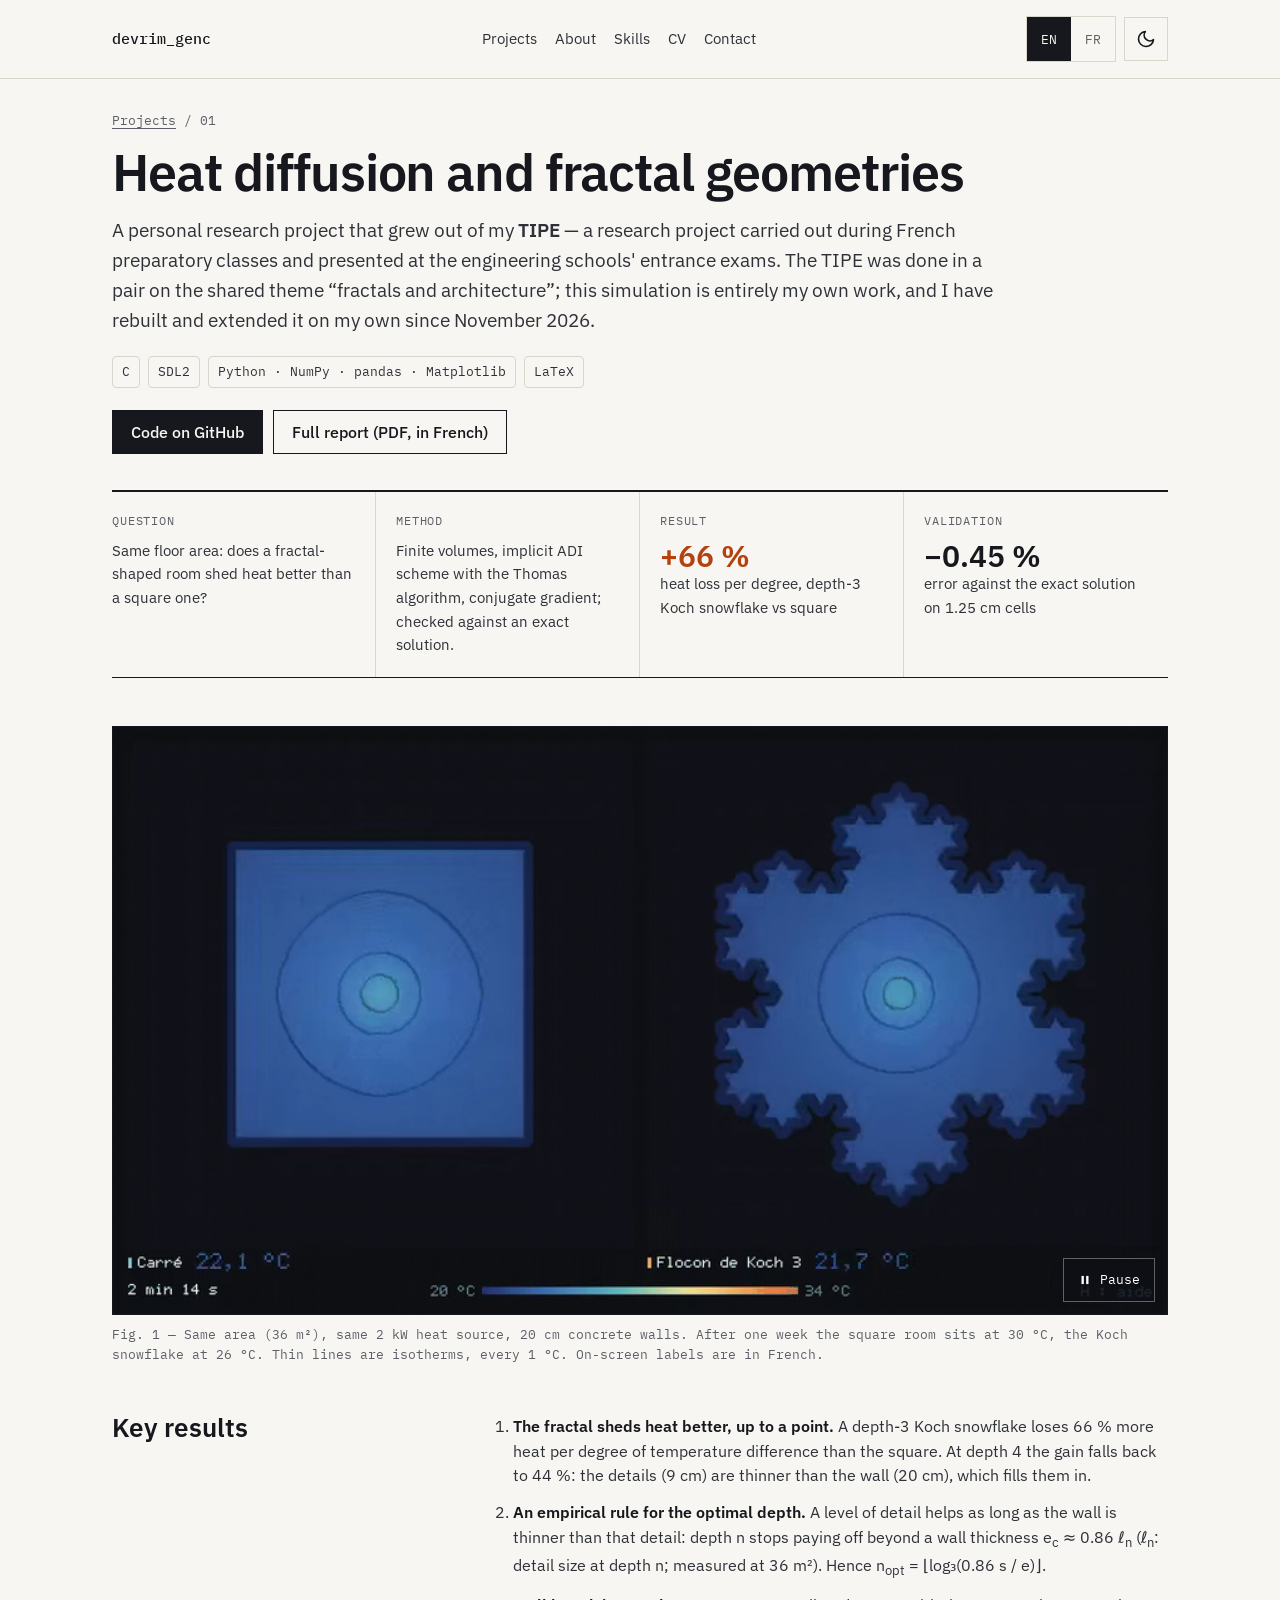
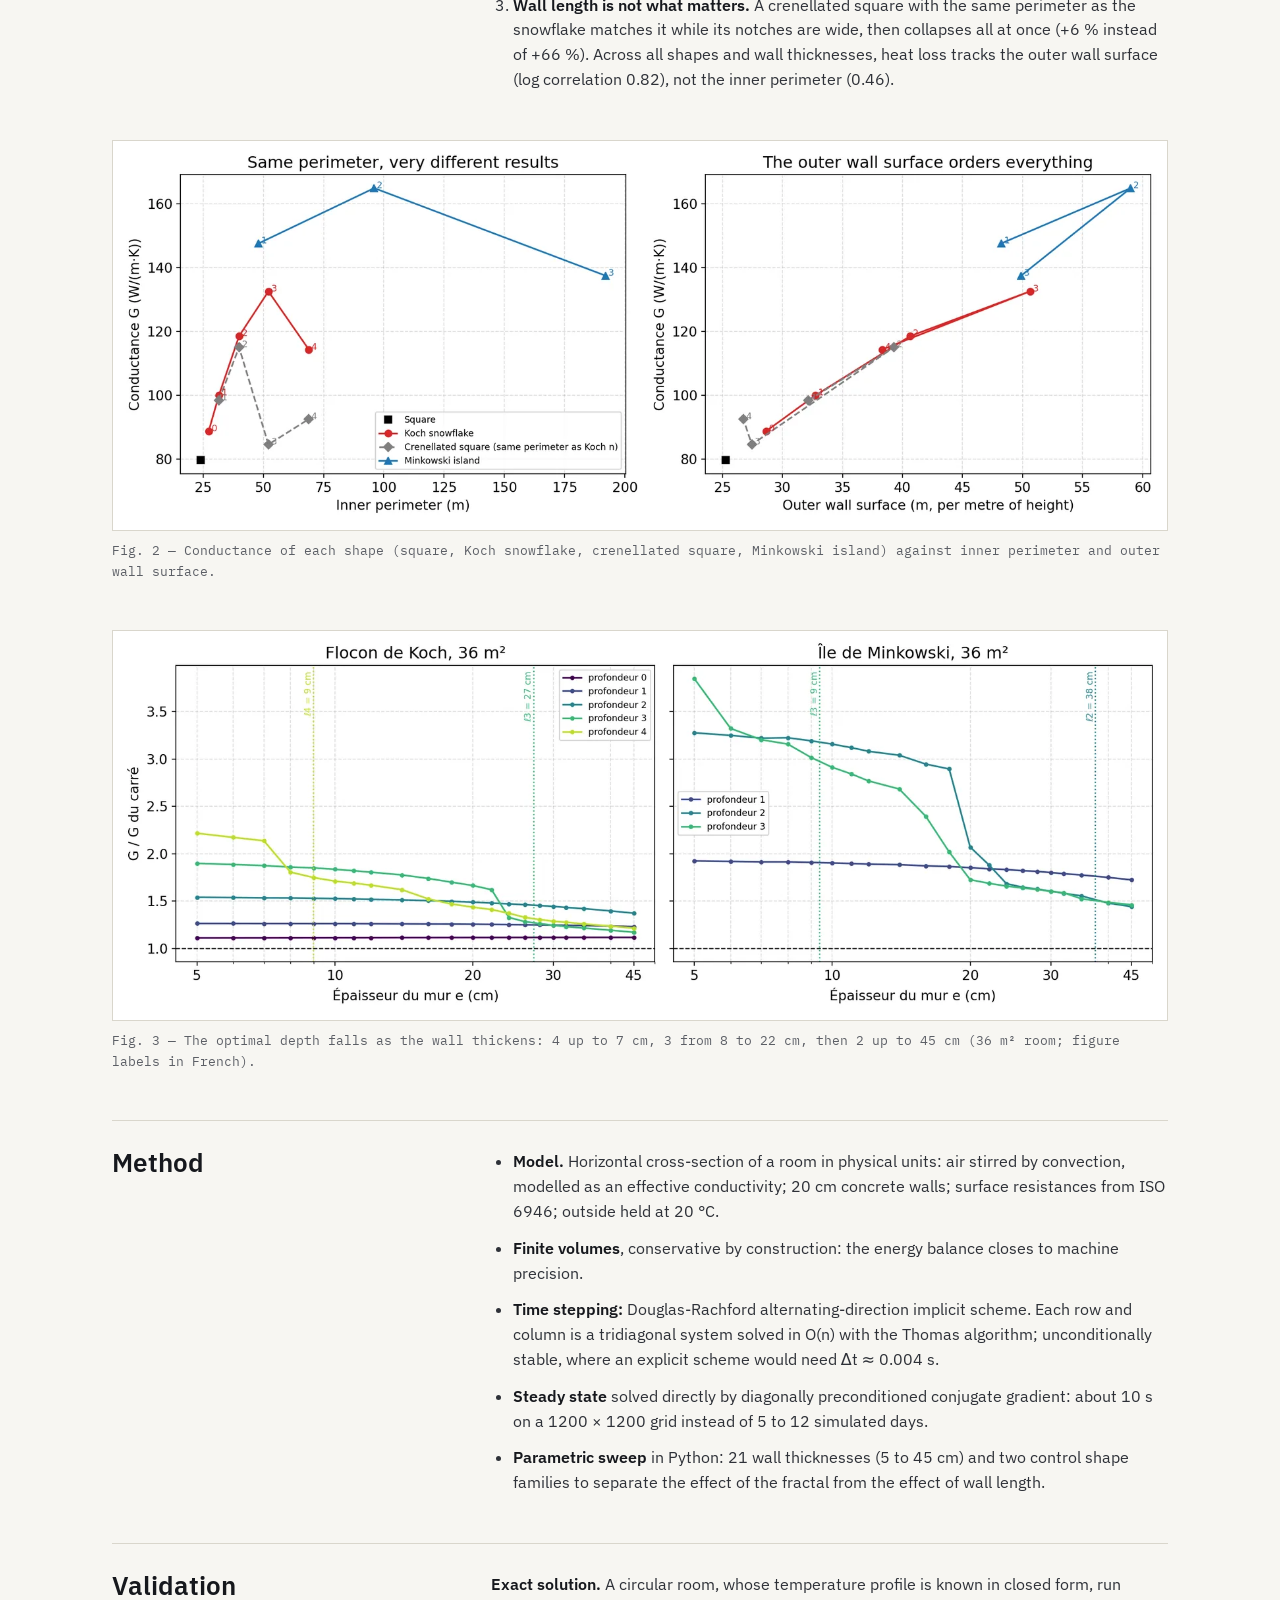
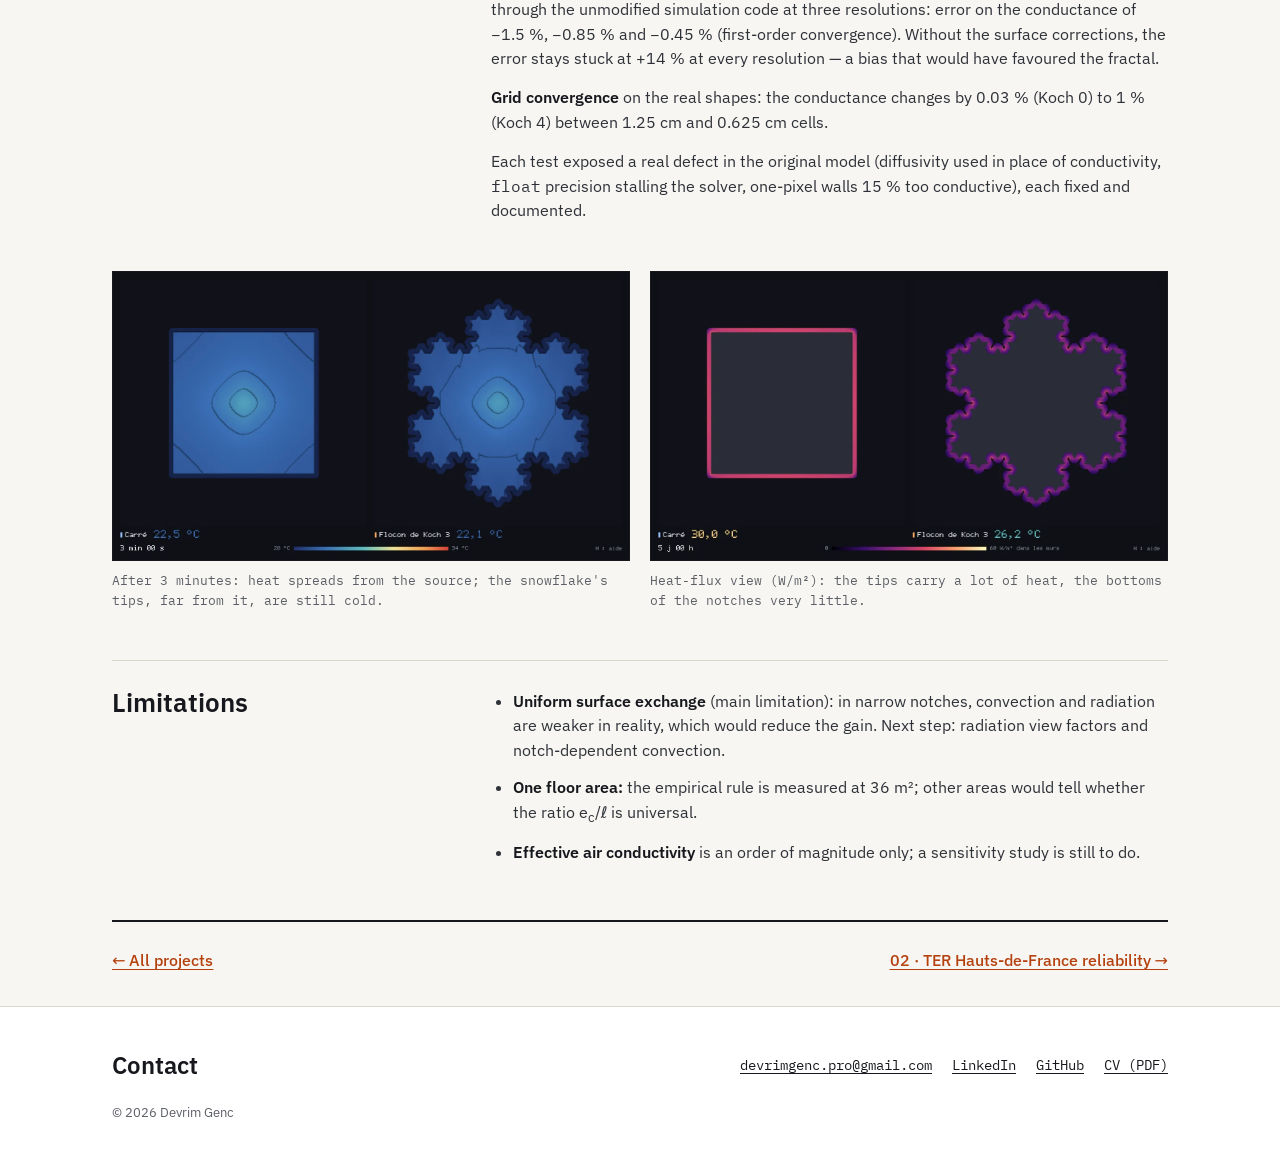
==== projects/heat-diffusion.html @ 893f9be5 "Portfolio: home, three project pages, FR/EN and light/dark switches Static site for GitHub Pages (no" ====
<!doctype html>
<html lang="en" data-theme="light" data-title-en="Heat diffusion and fractal geometries — Devrim Genc" data-title-fr="Diffusion thermique et géométries fractales — Devrim Genc">
<head>
<meta charset="utf-8">
<meta name="viewport" content="width=device-width, initial-scale=1">
<title>Heat diffusion and fractal geometries — Devrim Genc</title>
<meta name="description" data-i18n="content" data-content-en="C simulation of the heat equation comparing a square room with Koch snowflake rooms of equal area: +66&nbsp;% heat loss per degree at depth 3, and an empirical rule for the optimal depth." data-content-fr="Simulation en C de l'équation de la chaleur comparant une pièce carrée à des pièces en flocon de Koch de même aire&nbsp;: +66&nbsp;% de chaleur évacuée par degré à la profondeur 3, et une règle empirique de la profondeur optimale." content="C simulation of the heat equation comparing a square room with Koch snowflake rooms of equal area: +66&nbsp;% heat loss per degree at depth 3, and an empirical rule for the optimal depth.">
<meta name="theme-color" content="#F7F6F2">
<link rel="icon" href="../assets/img/favicon.svg" type="image/svg+xml">
<link rel="preload" href="../assets/fonts/ibm-plex-sans-latin-400-normal.woff2" as="font" type="font/woff2" crossorigin>
<script>
  (function () {
    var d = document.documentElement, s = null;
    try { s = window.localStorage; } catch (e) {}
    var l = s && s.getItem("lang");
    if (l === "fr" || l === "en") d.lang = l;
    var t = s && s.getItem("theme");
    if (t !== "light" && t !== "dark") t = window.matchMedia && window.matchMedia("(prefers-color-scheme: dark)").matches ? "dark" : "light";
    d.setAttribute("data-theme", t);
  })();
</script>
<link rel="stylesheet" href="../assets/css/style.css">
</head>
<body>
<a class="skip-link" href="#main"><span data-lang="en">Skip to content</span><span data-lang="fr">Aller au contenu</span></a>

<header class="site-header">
  <div class="wrap">
    <a class="brand" href="../">devrim_genc</a>
    <nav aria-label="Main" data-i18n="aria-label" data-aria-label-en="Main" data-aria-label-fr="Principale">
      <ul class="nav-links">
        <li><a href="../#projects"><span data-lang="en">Projects</span><span data-lang="fr">Projets</span></a></li>
        <li><a href="../#about"><span data-lang="en">About</span><span data-lang="fr">Parcours</span></a></li>
        <li><a href="../#skills"><span data-lang="en">Skills</span><span data-lang="fr">Compétences</span></a></li>
        <li><a href="../assets/cv/devrim-genc-cv.pdf">CV</a></li>
        <li><a href="#contact">Contact</a></li>
      </ul>
    </nav>
    <div class="controls">
      <div class="lang-switch" role="group" aria-label="Language / Langue">
        <button type="button" data-set-lang="en" aria-pressed="true" lang="en">EN</button>
        <button type="button" data-set-lang="fr" aria-pressed="false" lang="fr">FR</button>
      </div>
      <button type="button" class="theme-btn" data-theme-toggle aria-label="Switch to dark theme">
        <svg class="icon-moon" viewBox="0 0 24 24" fill="none" stroke="currentColor" stroke-width="2" stroke-linecap="round" stroke-linejoin="round" aria-hidden="true"><path d="M21 12.8A9 9 0 1 1 11.2 3a7 7 0 0 0 9.8 9.8z"/></svg>
        <svg class="icon-sun" viewBox="0 0 24 24" fill="none" stroke="currentColor" stroke-width="2" stroke-linecap="round" stroke-linejoin="round" aria-hidden="true"><circle cx="12" cy="12" r="4"/><path d="M12 2v2M12 20v2M4.9 4.9l1.4 1.4M17.7 17.7l1.4 1.4M2 12h2M20 12h2M4.9 19.1l1.4-1.4M17.7 6.3l1.4-1.4"/></svg>
      </button>
    </div>
  </div>
</header>

<main id="main">
  <div class="wrap">
    <p class="crumbs"><a href="../#projects"><span data-lang="en">Projects</span><span data-lang="fr">Projets</span></a> / 01</p>
    <h1 class="page-title"><span data-lang="en">Heat diffusion and fractal geometries</span><span data-lang="fr">Diffusion thermique et géométries fractales</span></h1>
    <p class="page-lead" data-lang="en">A personal research project that grew out of my <strong>TIPE</strong> — a research project carried out during French preparatory classes and presented at the engineering schools' entrance exams. The TIPE was done in a pair on the shared theme “fractals and architecture”; this simulation is entirely my own work, and I have rebuilt and extended it on my own since November 2026.</p>
    <p class="page-lead" data-lang="fr">Un projet de recherche personnel né de mon <strong>TIPE</strong> (travail d'initiative personnelle encadré), mené en classe préparatoire et présenté aux concours des écoles d'ingénieurs. Le TIPE était fait en binôme sur le thème commun « fractales et architecture »&nbsp;; cette simulation est entièrement mon travail, et je l'ai reprise et étendue seul depuis novembre 2026.</p>

    <div class="page-links">
      <ul class="tags" aria-label="Stack"><li>C</li><li>SDL2</li><li>Python · NumPy · pandas · Matplotlib</li><li>LaTeX</li></ul>
    </div>
    <div class="page-links">
      <a class="btn btn--primary" href="https://github.com/devGnc/fractal-heat-diffusion"><span data-lang="en">Code on GitHub</span><span data-lang="fr">Code sur GitHub</span></a>
      <a class="btn btn--ghost" href="https://github.com/devGnc/fractal-heat-diffusion/blob/main/docs/rapport/rapport.pdf"><span data-lang="en">Full report (PDF, in French)</span><span data-lang="fr">Rapport complet (PDF)</span></a>
    </div>

    <section class="summary" aria-label="Summary" data-i18n="aria-label" data-aria-label-en="Summary" data-aria-label-fr="En bref">
      <div><span class="label">Question</span><p class="sub" data-lang="en">Same floor area: does a fractal-shaped room shed heat better than a square one?</p><p class="sub" data-lang="fr">À aire égale, une pièce fractale évacue-t-elle mieux la chaleur qu'une pièce carrée&nbsp;?</p></div>
      <div><span class="label"><span data-lang="en">Method</span><span data-lang="fr">Méthode</span></span><p class="sub" data-lang="en">Finite volumes, implicit ADI scheme with the Thomas algorithm, conjugate gradient; checked against an exact solution.</p><p class="sub" data-lang="fr">Volumes finis, schéma implicite ADI avec l'algorithme de Thomas, gradient conjugué&nbsp;; validé sur une solution exacte.</p></div>
      <div><span class="label"><span data-lang="en">Result</span><span data-lang="fr">Résultat</span></span><span class="big">+66&nbsp;%</span><p class="sub" data-lang="en">heat loss per degree, depth-3 Koch snowflake vs square</p><p class="sub" data-lang="fr">de chaleur évacuée par degré, flocon de Koch de profondeur 3 face au carré</p></div>
      <div><span class="label">Validation</span><span class="big big--plain">−0.45&nbsp;%</span><p class="sub" data-lang="en">error against the exact solution on 1.25 cm cells</p><p class="sub" data-lang="fr">d'erreur face à la solution exacte, mailles de 1,25 cm</p></div>
    </section>

    <figure class="block">
      <div class="media media--sim frame">
        <video autoplay muted loop playsinline preload="metadata" poster="../assets/img/diffusion-poster.webp" data-i18n="aria-label" aria-label="Animation: a square room and a Koch snowflake room of equal area heated by the same source for one week" data-aria-label-en="Animation: a square room and a Koch snowflake room of equal area heated by the same source for one week" data-aria-label-fr="Animation&nbsp;: une pièce carrée et une pièce en flocon de Koch de même aire, chauffées par la même source pendant une semaine">
          <source src="../assets/video/diffusion.webm" type="video/webm">
          <source src="../assets/video/diffusion.mp4" type="video/mp4">
        </video>
        <button type="button" class="media-toggle" aria-pressed="false">
          <svg class="icon-pause" viewBox="0 0 24 24" fill="currentColor" aria-hidden="true"><rect x="6" y="5" width="4" height="14"/><rect x="14" y="5" width="4" height="14"/></svg>
          <svg class="icon-play" viewBox="0 0 24 24" fill="currentColor" aria-hidden="true"><path d="M7 5v14l12-7z"/></svg>
          <span class="t-pause"><span data-lang="en">Pause</span><span data-lang="fr">Pause</span></span>
          <span class="t-play"><span data-lang="en">Play</span><span data-lang="fr">Lecture</span></span>
        </button>
      </div>
      <figcaption>
        <span data-lang="en">Fig. 1 — Same area (36 m²), same 2 kW heat source, 20 cm concrete walls. After one week the square room sits at 30 °C, the Koch snowflake at 26 °C. Thin lines are isotherms, every 1 °C. On-screen labels are in French.</span>
        <span data-lang="fr">Fig. 1 — Même aire (36 m²), même source de 2 kW, murs en béton de 20 cm. Après une semaine, le carré est à 30 °C, le flocon de Koch à 26 °C. Les traits fins sont les isothermes, une tous les 1 °C.</span>
      </figcaption>
    </figure>

    <section class="block split" aria-labelledby="results-h">
      <h2 id="results-h"><span data-lang="en">Key results</span><span data-lang="fr">Résultats</span></h2>
      <ol class="list">
        <li data-lang="en"><strong>The fractal sheds heat better, up to a point.</strong> A depth-3 Koch snowflake loses 66&nbsp;% more heat per degree of temperature difference than the square. At depth 4 the gain falls back to 44&nbsp;%: the details (9 cm) are thinner than the wall (20 cm), which fills them in.</li>
        <li data-lang="fr"><strong>La fractale évacue mieux, jusqu'à un certain point.</strong> Le flocon de Koch de profondeur 3 évacue 66&nbsp;% de chaleur en plus par degré d'écart que le carré. À la profondeur 4, le gain retombe à 44&nbsp;%&nbsp;: les détails (9 cm) sont plus fins que le mur (20 cm), qui les bouche.</li>
        <li data-lang="en"><strong>An empirical rule for the optimal depth.</strong> A level of detail helps as long as the wall is thinner than that detail: depth n stops paying off beyond a wall thickness e<sub>c</sub> ≈ 0.86 ℓ<sub>n</sub> (ℓ<sub>n</sub>: detail size at depth n; measured at 36 m²). Hence n<sub>opt</sub> = ⌊log₃(0.86 s / e)⌋.</li>
        <li data-lang="fr"><strong>Une règle empirique de la profondeur optimale.</strong> Un niveau de détail sert tant que le mur est plus fin que lui&nbsp;: la profondeur n cesse d'être utile au-delà d'une épaisseur e<sub>c</sub> ≈ 0,86 ℓ<sub>n</sub> (ℓ<sub>n</sub>&nbsp;: taille des détails du niveau n&nbsp;; établi à 36 m²). D'où n<sub>opt</sub> = ⌊log₃(0,86 s / e)⌋.</li>
        <li data-lang="en"><strong>Wall length is not what matters.</strong> A crenellated square with the same perimeter as the snowflake matches it while its notches are wide, then collapses all at once (+6&nbsp;% instead of +66&nbsp;%). Across all shapes and wall thicknesses, heat loss tracks the outer wall surface (log correlation 0.82), not the inner perimeter (0.46).</li>
        <li data-lang="fr"><strong>Ce n'est pas la longueur du mur qui compte.</strong> Un carré crénelé de même périmètre que le flocon fait aussi bien tant que ses créneaux sont larges, puis s'effondre d'un coup (+6&nbsp;% au lieu de +66&nbsp;%). Sur toutes les formes et épaisseurs, la chaleur évacuée suit la surface extérieure du mur (corrélation des logarithmes&nbsp;: 0,82), pas le périmètre intérieur (0,46).</li>
      </ol>
    </section>

    <figure class="block">
      <img class="plot" src="../assets/img/temoins_en.webp" width="1600" height="591" loading="lazy" decoding="async" data-i18n="alt" alt="Two charts of conductance G: against inner perimeter, where shapes with the same perimeter differ widely, and against outer wall surface, where all shapes line up" data-alt-en="Two charts of conductance G: against inner perimeter, where shapes with the same perimeter differ widely, and against outer wall surface, where all shapes line up" data-alt-fr="Deux graphiques de la conductance G&nbsp;: en fonction du périmètre intérieur, où des formes de même périmètre diffèrent fortement, et en fonction de la surface extérieure du mur, où toutes les formes s'alignent">
      <figcaption>
        <span data-lang="en">Fig. 2 — Conductance of each shape (square, Koch snowflake, crenellated square, Minkowski island) against inner perimeter and outer wall surface.</span>
        <span data-lang="fr">Fig. 2 — Conductance de chaque forme (carré, flocon de Koch, carré crénelé, île de Minkowski) en fonction du périmètre intérieur et de la surface extérieure du mur (figure en anglais).</span>
      </figcaption>
    </figure>

    <figure class="block">
      <img class="plot" src="../assets/img/loi_epaisseur.webp" width="1600" height="591" loading="lazy" decoding="async" data-i18n="alt" alt="Conductance relative to the square as a function of wall thickness, one curve per depth; each curve drops just before the wall reaches the size of its details" data-alt-en="Conductance relative to the square as a function of wall thickness, one curve per depth; each curve drops just before the wall reaches the size of its details" data-alt-fr="Conductance relative au carré en fonction de l'épaisseur du mur, une courbe par profondeur&nbsp;; chaque courbe chute peu avant que le mur atteigne la taille de ses détails">
      <figcaption>
        <span data-lang="en">Fig. 3 — The optimal depth falls as the wall thickens: 4 up to 7 cm, 3 from 8 to 22 cm, then 2 up to 45 cm (36 m² room; figure labels in French).</span>
        <span data-lang="fr">Fig. 3 — La profondeur optimale baisse quand le mur s'épaissit&nbsp;: 4 jusqu'à 7 cm, 3 de 8 à 22 cm, puis 2 jusqu'à 45 cm (pièce de 36 m²).</span>
      </figcaption>
    </figure>

    <section class="block block-rule split" aria-labelledby="method-h">
      <h2 id="method-h"><span data-lang="en">Method</span><span data-lang="fr">Méthode</span></h2>
      <ul class="list">
        <li data-lang="en"><strong>Model.</strong> Horizontal cross-section of a room in physical units: air stirred by convection, modelled as an effective conductivity; 20 cm concrete walls; surface resistances from ISO 6946; outside held at 20 °C.</li>
        <li data-lang="fr"><strong>Modèle.</strong> Coupe horizontale d'une pièce en unités physiques&nbsp;: air brassé représenté par une conductivité effective&nbsp;; murs en béton de 20 cm&nbsp;; résistances superficielles de la norme ISO 6946&nbsp;; extérieur à 20 °C.</li>
        <li data-lang="en"><strong>Finite volumes</strong>, conservative by construction: the energy balance closes to machine precision.</li>
        <li data-lang="fr"><strong>Volumes finis</strong>, conservatifs par construction&nbsp;: le bilan d'énergie boucle à la précision machine.</li>
        <li data-lang="en"><strong>Time stepping:</strong> Douglas-Rachford alternating-direction implicit scheme. Each row and column is a tridiagonal system solved in O(n) with the Thomas algorithm; unconditionally stable, where an explicit scheme would need Δt ≈ 0.004 s.</li>
        <li data-lang="fr"><strong>Pas de temps&nbsp;:</strong> schéma implicite par directions alternées (Douglas-Rachford). Chaque ligne et colonne est un système tridiagonal résolu en O(n) par l'algorithme de Thomas&nbsp;; stable pour tout pas de temps, là où un schéma explicite imposerait Δt ≈ 0,004 s.</li>
        <li data-lang="en"><strong>Steady state</strong> solved directly by diagonally preconditioned conjugate gradient: about 10 s on a 1200 × 1200 grid instead of 5 to 12 simulated days.</li>
        <li data-lang="fr"><strong>Régime établi</strong> résolu directement par gradient conjugué préconditionné par la diagonale&nbsp;: une dizaine de secondes sur une grille de 1200 × 1200, au lieu de 5 à 12 jours simulés.</li>
        <li data-lang="en"><strong>Parametric sweep</strong> in Python: 21 wall thicknesses (5 to 45 cm) and two control shape families to separate the effect of the fractal from the effect of wall length.</li>
        <li data-lang="fr"><strong>Balayage paramétrique</strong> en Python&nbsp;: 21 épaisseurs de mur (5 à 45 cm) et deux familles de formes témoins pour séparer l'effet de la fractale de celui de la longueur du mur.</li>
      </ul>
    </section>

    <section class="block block-rule split" aria-labelledby="valid-h">
      <h2 id="valid-h">Validation</h2>
      <div class="prose">
        <p data-lang="en"><strong>Exact solution.</strong> A circular room, whose temperature profile is known in closed form, run through the unmodified simulation code at three resolutions: error on the conductance of −1.5&nbsp;%, −0.85&nbsp;% and −0.45&nbsp;% (first-order convergence). Without the surface corrections, the error stays stuck at +14&nbsp;% at every resolution — a bias that would have favoured the fractal.</p>
        <p data-lang="fr"><strong>Solution exacte.</strong> Une pièce circulaire, dont le profil de température est connu exactement, simulée avec le code inchangé à trois résolutions&nbsp;: erreur sur la conductance de −1,5&nbsp;%, −0,85&nbsp;% et −0,45&nbsp;% (convergence d'ordre 1). Sans les corrections de surface, l'erreur reste bloquée à +14&nbsp;% à toutes les résolutions — un biais qui aurait favorisé la fractale.</p>
        <p data-lang="en"><strong>Grid convergence</strong> on the real shapes: the conductance changes by 0.03&nbsp;% (Koch 0) to 1&nbsp;% (Koch 4) between 1.25 cm and 0.625 cm cells.</p>
        <p data-lang="fr"><strong>Convergence en maillage</strong> sur les vraies formes&nbsp;: la conductance ne varie plus que de 0,03&nbsp;% (Koch 0) à 1&nbsp;% (Koch 4) entre des mailles de 1,25 cm et de 0,625 cm.</p>
        <p data-lang="en">Each test exposed a real defect in the original model (diffusivity used in place of conductivity, <code>float</code> precision stalling the solver, one-pixel walls 15&nbsp;% too conductive), each fixed and documented.</p>
        <p data-lang="fr">Chaque test a révélé un vrai défaut du modèle d'origine (diffusivité utilisée à la place de la conductivité, précision <code>float</code> qui figeait le calcul, murs d'un pixel 15&nbsp;% trop conducteurs), chacun corrigé et documenté.</p>
      </div>
    </section>

    <div class="block gallery">
      <figure>
        <img class="frame" src="../assets/img/debut.webp" width="1400" height="780" loading="lazy" decoding="async" data-i18n="alt" alt="Simulation window after 3 minutes: heat spreads from the source; the snowflake's tips are still cold" data-alt-en="Simulation window after 3 minutes: heat spreads from the source; the snowflake's tips are still cold" data-alt-fr="Fenêtre de simulation après 3 minutes&nbsp;: la chaleur se répand depuis la source&nbsp;; les pointes du flocon sont encore froides">
        <figcaption><span data-lang="en">After 3 minutes: heat spreads from the source; the snowflake's tips, far from it, are still cold.</span><span data-lang="fr">Après 3 minutes&nbsp;: la chaleur se répand depuis la source&nbsp;; les pointes du flocon, loin de la source, sont encore froides.</span></figcaption>
      </figure>
      <figure>
        <img class="frame" src="../assets/img/flux.webp" width="1400" height="780" loading="lazy" decoding="async" data-i18n="alt" alt="Heat-flux view: the snowflake's tips carry a lot of heat, the bottoms of the notches very little" data-alt-en="Heat-flux view: the snowflake's tips carry a lot of heat, the bottoms of the notches very little" data-alt-fr="Vue flux de chaleur&nbsp;: les pointes du flocon évacuent beaucoup, le fond des creux très peu">
        <figcaption><span data-lang="en">Heat-flux view (W/m²): the tips carry a lot of heat, the bottoms of the notches very little.</span><span data-lang="fr">Vue flux (W/m²)&nbsp;: les pointes évacuent beaucoup, le fond des creux très peu.</span></figcaption>
      </figure>
    </div>

    <section class="block block-rule split" aria-labelledby="limits-h">
      <h2 id="limits-h"><span data-lang="en">Limitations</span><span data-lang="fr">Limites</span></h2>
      <ul class="list">
        <li data-lang="en"><strong>Uniform surface exchange</strong> (main limitation): in narrow notches, convection and radiation are weaker in reality, which would reduce the gain. Next step: radiation view factors and notch-dependent convection.</li>
        <li data-lang="fr"><strong>Échanges de surface uniformes</strong> (limite principale)&nbsp;: dans les creux étroits, convection et rayonnement sont en réalité plus faibles, ce qui réduirait le gain. Prochaine étape&nbsp;: facteurs de forme pour le rayonnement, convection selon l'ouverture des creux.</li>
        <li data-lang="en"><strong>One floor area:</strong> the empirical rule is measured at 36 m²; other areas would tell whether the ratio e<sub>c</sub>/ℓ is universal.</li>
        <li data-lang="fr"><strong>Une seule aire&nbsp;:</strong> la règle empirique est établie à 36 m²&nbsp;; d'autres aires diraient si le rapport e<sub>c</sub>/ℓ est universel.</li>
        <li data-lang="en"><strong>Effective air conductivity</strong> is an order of magnitude only; a sensitivity study is still to do.</li>
        <li data-lang="fr"><strong>La conductivité effective de l'air</strong> n'est qu'un ordre de grandeur&nbsp;; une étude de sensibilité reste à faire.</li>
      </ul>
    </section>

    <nav class="next-nav" aria-label="Project navigation" data-i18n="aria-label" data-aria-label-en="Project navigation" data-aria-label-fr="Navigation entre projets">
      <a href="../#projects"><span data-lang="en">← All projects</span><span data-lang="fr">← Tous les projets</span></a>
      <a href="ter-reliability.html"><span data-lang="en">02 · TER Hauts-de-France reliability →</span><span data-lang="fr">02 · Fiabilité des TER Hauts-de-France →</span></a>
    </nav>
  </div>
</main>

<footer class="site-footer" id="contact">
  <div class="wrap">
    <h2>Contact</h2>
    <ul class="contact-links">
      <li><a href="mailto:devrimgenc.pro@gmail.com">devrimgenc.pro@gmail.com</a></li>
      <li><a href="https://www.linkedin.com/in/devrimgenc/">LinkedIn</a></li>
      <li><a href="https://github.com/devGnc">GitHub</a></li>
      <li><a href="../assets/cv/devrim-genc-cv.pdf">CV (PDF)</a></li>
    </ul>
    <p class="fine">© 2026 Devrim Genc</p>
  </div>
</footer>

<script src="../assets/js/main.js" defer></script>
</body>
</html>
---- assets/css/style.css ----
/* =========================================================
   devgnc.github.io — styles
   Mobile first. Two themes (light / dark) driven by
   html[data-theme]. Two languages driven by html[lang].
   ========================================================= */

/* ---------- Fonts (self-hosted, SIL Open Font License) ---------- */
@font-face { font-family: "IBM Plex Sans"; font-style: normal; font-weight: 400; font-display: swap; src: url("../fonts/ibm-plex-sans-latin-400-normal.woff2") format("woff2"); }
@font-face { font-family: "IBM Plex Sans"; font-style: normal; font-weight: 500; font-display: swap; src: url("../fonts/ibm-plex-sans-latin-500-normal.woff2") format("woff2"); }
@font-face { font-family: "IBM Plex Sans"; font-style: normal; font-weight: 600; font-display: swap; src: url("../fonts/ibm-plex-sans-latin-600-normal.woff2") format("woff2"); }
@font-face { font-family: "IBM Plex Mono"; font-style: normal; font-weight: 400; font-display: swap; src: url("../fonts/ibm-plex-mono-latin-400-normal.woff2") format("woff2"); }
@font-face { font-family: "IBM Plex Mono"; font-style: normal; font-weight: 500; font-display: swap; src: url("../fonts/ibm-plex-mono-latin-500-normal.woff2") format("woff2"); }

/* ---------- Theme tokens ---------- */
:root {
  --bg: #F7F6F2;
  --surface: #FFFFFF;
  --surface-2: #EFEDE6;
  --ink: #16181D;
  --ink-2: #2E3138;
  --muted: #5C5F66;
  --line: #D9D6CC;
  --rule: #16181D;
  --accent: #B4410E;
  --accent-hover: #8A3009;
  --on-accent: #FFFFFF;
  --btn-bg: #16181D;
  --btn-ink: #F7F6F2;
  --progress: #8A5A00;
  --progress-line: #D8B46A;
  --dev: #4338CA;
  --dev-line: #A5B4FC;
  --done: #0F766E;
  --done-line: #7CCFC4;
  --bar-1: #C9C5B8;
  --bar-2: #8F8B80;
  --bar-3: #B4410E;
  --figure-bg: #FFFFFF;
  --radius: 0px;
  --radius-sm: 0px;
  color-scheme: light;
}

html[data-theme="dark"] {
  --bg: #0E1116;
  --surface: #161B22;
  --surface-2: #12161C;
  --ink: #E6EAF0;
  --ink-2: #D2D8E0;
  --muted: #9AA4B2;
  --line: #2A313C;
  --rule: #E6EAF0;
  --accent: #5EEAD4;
  --accent-hover: #99F6E4;
  --on-accent: #0E1116;
  --btn-bg: #5EEAD4;
  --btn-ink: #0E1116;
  --progress: #F2B544;
  --progress-line: #5A4520;
  --dev: #A5B4FC;
  --dev-line: #343B6B;
  --done: #5EEAD4;
  --done-line: #234F4A;
  --bar-1: #3A4250;
  --bar-2: #7A8494;
  --bar-3: #F2B544;
  --figure-bg: #FFFFFF;
  --radius: 10px;
  --radius-sm: 6px;
  color-scheme: dark;
}

/* ---------- Language switching ----------
   Every translated element exists twice: data-lang="en" and data-lang="fr".
   Without JavaScript, English stays visible (html lang="en" by default). */
html:not([lang="fr"]) [data-lang="fr"],
html[lang="fr"] [data-lang="en"] {
  display: none !important;
}

/* ---------- Base ---------- */
*, *::before, *::after { box-sizing: border-box; }

html {
  -webkit-text-size-adjust: 100%;
  text-size-adjust: 100%;
  scroll-behavior: smooth;
}

body {
  margin: 0;
  background: var(--bg);
  color: var(--ink);
  font-family: "IBM Plex Sans", system-ui, -apple-system, "Segoe UI", Roboto, sans-serif;
  font-size: 1rem;
  line-height: 1.55;
  transition: background-color .2s ease, color .2s ease;
}

img, video { max-width: 100%; height: auto; display: block; }

a { color: var(--accent); text-underline-offset: 3px; }
a:hover { color: var(--accent-hover); }

:focus-visible {
  outline: 3px solid var(--accent);
  outline-offset: 3px;
}

.mono, code, kbd {
  font-family: "IBM Plex Mono", ui-monospace, SFMono-Regular, Menlo, Consolas, monospace;
}

h1, h2, h3 { line-height: 1.12; font-weight: 600; margin: 0; }

p { margin: 0; }

.visually-hidden {
  position: absolute !important;
  width: 1px; height: 1px;
  padding: 0; margin: -1px;
  overflow: hidden; clip: rect(0 0 0 0);
  white-space: nowrap; border: 0;
}

.skip-link {
  position: absolute;
  left: 12px; top: -60px;
  z-index: 100;
  padding: 10px 14px;
  background: var(--btn-bg);
  color: var(--btn-ink);
  text-decoration: none;
  border-radius: var(--radius-sm);
}
.skip-link:focus { top: 12px; }

.wrap {
  max-width: 1120px;
  margin: 0 auto;
  padding: 0 20px;
}

/* ---------- Header ---------- */
.site-header { border-bottom: 1px solid var(--line); }

.site-header .wrap {
  display: flex;
  flex-wrap: wrap;
  align-items: center;
  justify-content: space-between;
  gap: 8px 16px;
  padding-top: 12px;
  padding-bottom: 12px;
}

.brand {
  font-family: "IBM Plex Mono", monospace;
  font-weight: 500;
  font-size: .95rem;
  color: var(--ink);
  text-decoration: none;
  min-height: 44px;
  display: inline-flex;
  align-items: center;
}
.brand:hover { color: var(--ink); }

.nav-links {
  display: flex;
  flex-wrap: wrap;
  gap: 0 4px;
  margin: 0;
  padding: 0;
  list-style: none;
  order: 3;
  width: 100%;
}

.nav-links a {
  display: inline-flex;
  align-items: center;
  min-height: 44px;
  padding: 0 10px;
  color: var(--ink-2);
  text-decoration: none;
  font-size: .95rem;
}
.nav-links a:first-child { padding-left: 0; }
.nav-links li:first-child a { padding-left: 0; }
.nav-links a:hover { color: var(--accent); }
.nav-links a[aria-current="page"] { color: var(--ink); font-weight: 600; }

.controls { display: flex; align-items: center; gap: 8px; }

.lang-switch {
  display: inline-flex;
  border: 1px solid var(--line);
  border-radius: var(--radius-sm);
  overflow: hidden;
}
.lang-switch button {
  min-width: 44px;
  min-height: 44px;
  border: 0;
  background: transparent;
  color: var(--muted);
  font-family: "IBM Plex Mono", monospace;
  font-size: .8rem;
  cursor: pointer;
}
.lang-switch button[aria-pressed="true"] {
  background: var(--ink);
  color: var(--bg);
}

.theme-btn {
  width: 44px;
  height: 44px;
  display: inline-flex;
  align-items: center;
  justify-content: center;
  border: 1px solid var(--line);
  border-radius: var(--radius-sm);
  background: transparent;
  color: var(--ink);
  cursor: pointer;
}
.theme-btn svg { width: 20px; height: 20px; }
.theme-btn .icon-sun { display: none; }
html[data-theme="dark"] .theme-btn .icon-sun { display: block; }
html[data-theme="dark"] .theme-btn .icon-moon { display: none; }

@media (min-width: 760px) {
  .wrap { padding: 0 32px; }
  .site-header .wrap { padding-top: 16px; padding-bottom: 16px; }
  .nav-links { order: 0; width: auto; gap: 0 8px; margin-left: auto; }
  .nav-links li:first-child a { padding-left: 10px; }
}

/* ---------- Buttons, tags, badges ---------- */
.btn {
  display: inline-flex;
  align-items: center;
  gap: 8px;
  min-height: 44px;
  padding: 0 18px;
  border-radius: var(--radius-sm);
  font-weight: 500;
  text-decoration: none;
  border: 1px solid transparent;
}
.btn svg { width: 16px; height: 16px; flex: none; }
.btn--primary { background: var(--btn-bg); color: var(--btn-ink); }
.btn--primary:hover { color: var(--btn-ink); opacity: .9; }
.btn--ghost { border-color: var(--rule); color: var(--ink); }
html[data-theme="dark"] .btn--ghost { border-color: var(--line); }
.btn--ghost:hover { color: var(--accent); border-color: var(--accent); }

.btn-row { display: flex; flex-wrap: wrap; gap: 12px; }

.tags {
  display: flex;
  flex-wrap: wrap;
  gap: 8px;
  margin: 0;
  padding: 0;
  list-style: none;
  font-family: "IBM Plex Mono", monospace;
  font-size: .8rem;
}
.tags li {
  border: 1px solid var(--line);
  border-radius: 4px;
  padding: 5px 9px;
  color: var(--ink-2);
}

.badge {
  display: inline-block;
  font-family: "IBM Plex Mono", monospace;
  font-size: .75rem;
  letter-spacing: .02em;
  border: 1px solid currentColor;
  border-radius: 999px;
  padding: 2px 9px;
  white-space: nowrap;
}
.badge--done { color: var(--done); border-color: var(--done-line); }
.badge--progress { color: var(--progress); border-color: var(--progress-line); }
.badge--dev { color: var(--dev); border-color: var(--dev-line); }

.kicker {
  font-family: "IBM Plex Mono", monospace;
  font-size: .8rem;
  color: var(--muted);
  display: flex;
  flex-wrap: wrap;
  align-items: center;
  gap: 6px 8px;
  margin-bottom: 10px;
}
.kicker .num { color: var(--accent); }

.label {
  font-family: "IBM Plex Mono", monospace;
  font-size: .75rem;
  text-transform: uppercase;
  letter-spacing: .07em;
  color: var(--muted);
}

/* ---------- Hero ---------- */
.hero {
  display: grid;
  gap: 32px;
  padding: 48px 0 48px;
}
.hero h1 {
  font-size: clamp(2.6rem, 9vw, 4.25rem);
  letter-spacing: -0.02em;
  line-height: 1.02;
}
.hero .lead {
  font-size: clamp(1.1rem, 2.4vw, 1.3rem);
  line-height: 1.5;
  color: var(--ink-2);
  margin-top: 20px;
  max-width: 36em;
}

.objective {
  border: 1px solid var(--rule);
  border-radius: var(--radius);
  background: var(--surface);
  padding: 24px;
}
html[data-theme="dark"] .objective { border-color: var(--line); }
.objective .role { font-size: 1.25rem; font-weight: 600; margin: 10px 0 6px; }
.objective .details { color: var(--ink-2); margin-bottom: 20px; }

@media (min-width: 860px) {
  .hero {
    grid-template-columns: minmax(0, 1.25fr) minmax(0, 1fr);
    align-items: end;
    gap: 48px;
    padding: 88px 0 64px;
  }
}

/* ---------- Sections ---------- */
.section {
  border-top: 2px solid var(--rule);
  padding: 28px 0 48px;
}
html[data-theme="dark"] .section { border-top-width: 1px; }

.section > h2,
.section-head h2 { font-size: 1.75rem; }

.split { display: grid; gap: 24px; }
@media (min-width: 860px) {
  .split { grid-template-columns: minmax(0, 1fr) minmax(0, 2fr); gap: 40px; }
}

/* ---------- Project rows (home) ---------- */
.project {
  display: grid;
  gap: 28px;
  padding: 32px 0;
  border-bottom: 1px solid var(--line);
}
.project:last-child { border-bottom: 0; }
.project h3 { font-size: clamp(1.5rem, 3.5vw, 1.9rem); margin-bottom: 18px; }
.project .more {
  display: inline-flex;
  align-items: center;
  min-height: 44px;
  margin-top: 14px;
  font-weight: 500;
}

@media (min-width: 860px) {
  .project { grid-template-columns: minmax(0, 1fr) minmax(0, 1fr); gap: 40px; padding: 40px 0; }
}

.facts {
  margin: 0;
  display: grid;
  grid-template-columns: 1fr;
  gap: 4px 16px;
}
.facts dt {
  font-family: "IBM Plex Mono", monospace;
  font-size: .8rem;
  color: var(--muted);
  padding-top: 8px;
}
.facts dd { margin: 0; }
.facts .stack { font-family: "IBM Plex Mono", monospace; font-size: .875rem; }
.facts strong { color: var(--accent); }
@media (min-width: 520px) {
  .facts { grid-template-columns: 104px 1fr; row-gap: 12px; }
  .facts dt { padding-top: 2px; }
}

/* ---------- Figures & media ---------- */
figure { margin: 0; }
figcaption {
  font-family: "IBM Plex Mono", monospace;
  font-size: .8rem;
  line-height: 1.6;
  color: var(--muted);
  margin-top: 10px;
}

.frame {
  border: 1px solid var(--rule);
  border-radius: var(--radius-sm);
  overflow: hidden;
  background: #0E1116;
}
html[data-theme="dark"] .frame { border-color: var(--line); }

.plot {
  background: var(--figure-bg);
  border: 1px solid var(--line);
  border-radius: var(--radius-sm);
  width: 100%;
}

.media { position: relative; }
.media video { width: 100%; aspect-ratio: 16 / 9; object-fit: cover; }
.media--sim video { aspect-ratio: 840 / 468; object-fit: contain; }

.media-toggle {
  position: absolute;
  right: 12px;
  bottom: 12px;
  min-height: 44px;
  padding: 0 14px;
  display: inline-flex;
  align-items: center;
  gap: 8px;
  border: 1px solid rgba(255,255,255,.35);
  border-radius: var(--radius-sm);
  background: rgba(14,17,22,.82);
  color: #FFFFFF;
  font-family: "IBM Plex Mono", monospace;
  font-size: .8rem;
  cursor: pointer;
}
.media-toggle svg { width: 14px; height: 14px; }
.media-toggle .icon-play { display: none; }
.media.is-paused .media-toggle .icon-play { display: block; }
.media.is-paused .media-toggle .icon-pause { display: none; }

.media:not(.is-paused) .t-play,
.media.is-paused .t-pause { display: none; }

.gallery { display: grid; gap: 20px; }
@media (min-width: 760px) { .gallery { grid-template-columns: repeat(2, minmax(0, 1fr)); } }

/* ---------- Coverage chart (TER) ---------- */
.chart {
  border: 1px solid var(--rule);
  border-radius: var(--radius);
  background: var(--surface);
  padding: 22px;
  display: flex;
  flex-direction: column;
  gap: 18px;
}
html[data-theme="dark"] .chart { border-color: var(--line); }
.chart-title { font-weight: 600; }
.chart-rows { list-style: none; margin: 0; padding: 0; display: flex; flex-direction: column; gap: 16px; font-size: .875rem; }
.chart-row .row-head { display: flex; justify-content: space-between; gap: 12px; margin-bottom: 6px; }
.chart-row .row-value { font-family: "IBM Plex Mono", monospace; white-space: nowrap; }
.chart-row .row-note { margin-top: 6px; color: var(--muted); font-size: .8rem; }
.bar { position: relative; height: 14px; background: var(--surface-2); border-radius: 3px; overflow: hidden; }
.bar span { position: absolute; top: 0; bottom: 0; left: 0; border-radius: 3px; }
.bar .range { border-radius: 0; background-image: repeating-linear-gradient(90deg, currentColor 0 3px, transparent 3px 6px); }
.bar--1 span { background: var(--bar-1); color: var(--bar-1); }
.bar--2 span { background: var(--bar-2); color: var(--bar-2); }
.bar--1 .range, .bar--2 .range { background-color: transparent; }
.bar--3 span { background: var(--bar-3); }
.chart-row--final .row-value { color: var(--bar-3); font-weight: 500; }

/* ---------- Diagrams (pipeline, game loop, architecture) ---------- */
.flow {
  list-style: none;
  margin: 0;
  padding: 0;
  display: flex;
  flex-wrap: wrap;
  align-items: center;
  gap: 8px;
  font-family: "IBM Plex Mono", monospace;
  font-size: .8rem;
}
.flow li { display: inline-flex; align-items: center; gap: 8px; }
.flow li + li::before { content: "→"; color: var(--muted); }
.flow .node {
  border: 1px solid var(--line);
  border-radius: 4px;
  padding: 7px 10px;
  background: var(--surface);
  color: var(--ink);
}
.flow .node small { display: block; color: var(--muted); font-size: .7rem; }

.diagram-box {
  border: 1px solid var(--rule);
  border-radius: var(--radius);
  background: var(--surface);
  padding: 22px;
}
html[data-theme="dark"] .diagram-box { border-color: var(--line); }

.arch { display: grid; gap: 14px; font-size: .875rem; }
.arch-layer { border: 1px solid var(--line); border-radius: var(--radius-sm); padding: 14px; background: var(--bg); }
.arch-layer h3 { margin: 0 0 8px; font-size: .9rem; font-weight: 600; }
.arch-layer p { color: var(--ink-2); }
.arch-modules { display: flex; flex-wrap: wrap; gap: 6px; margin: 10px 0 0; padding: 0; list-style: none; font-family: "IBM Plex Mono", monospace; font-size: .75rem; }
.arch-modules li { border: 1px solid var(--line); border-radius: 4px; padding: 3px 7px; background: var(--surface); }
.arch-link { text-align: center; font-family: "IBM Plex Mono", monospace; font-size: .75rem; color: var(--muted); }
@media (min-width: 860px) {
  .arch { grid-template-columns: 1fr auto 1fr; align-items: stretch; }
  .arch-link { align-self: center; }
  .arch-wide { grid-column: 1 / -1; }
}

/* ---------- Project pages ---------- */
.crumbs { font-family: "IBM Plex Mono", monospace; font-size: .8rem; color: var(--muted); margin-top: 32px; }
.crumbs a { color: var(--muted); }

.page-title {
  font-size: clamp(2.1rem, 6.5vw, 3.25rem);
  letter-spacing: -0.02em;
  line-height: 1.05;
  margin: 14px 0 16px;
  max-width: 20em;
}
.page-lead { font-size: clamp(1.05rem, 2.2vw, 1.2rem); color: var(--ink-2); max-width: 46em; }
.page-links { margin-top: 22px; display: flex; flex-wrap: wrap; gap: 10px; align-items: center; }

.summary {
  margin: 36px 0 0;
  display: grid;
  grid-template-columns: 1fr;
  border-top: 2px solid var(--rule);
  border-bottom: 1px solid var(--rule);
}
html[data-theme="dark"] .summary {
  border: 1px solid var(--line);
  border-radius: var(--radius);
  background: var(--surface);
}
.summary > div { padding: 18px 0; border-bottom: 1px solid var(--line); }
.summary > div:last-child { border-bottom: 0; }
html[data-theme="dark"] .summary > div { padding: 18px 20px; }
.summary .label { display: block; margin-bottom: 8px; }
.summary .big { display: block; font-size: 1.9rem; font-weight: 600; line-height: 1.1; color: var(--accent); }
.summary .big--plain { color: var(--ink); }
.summary .big--progress { color: var(--progress); }
.summary .sub { color: var(--ink-2); font-size: .95rem; }

@media (min-width: 640px) {
  .summary { grid-template-columns: repeat(2, minmax(0, 1fr)); }
  .summary > div { padding: 20px; border-bottom: 1px solid var(--line); }
  .summary > div:nth-child(odd) { border-right: 1px solid var(--line); padding-left: 0; }
  html[data-theme="dark"] .summary > div:nth-child(odd) { padding-left: 20px; }
}
@media (min-width: 1000px) {
  .summary { grid-template-columns: repeat(4, minmax(0, 1fr)); }
  .summary > div { border-bottom: 0; border-right: 1px solid var(--line); }
  .summary > div:nth-child(odd) { padding-left: 20px; }
  .summary > div:first-child { padding-left: 0; }
  html[data-theme="dark"] .summary > div:first-child { padding-left: 20px; }
  .summary > div:last-child { border-right: 0; }
}

.block { margin-top: 48px; }
.stack-grid { display: grid; gap: 28px; margin-top: 28px; }
.stack-grid > *, .split > *, .project > * { min-width: 0; }
.block-rule { border-top: 1px solid var(--line); padding-top: 28px; }
.block h2 { font-size: 1.6rem; }

.prose { display: flex; flex-direction: column; gap: 14px; color: var(--ink-2); max-width: 46em; }
.prose strong { color: var(--ink); }
.list { margin: 0; padding-left: 22px; display: flex; flex-direction: column; gap: 12px; color: var(--ink-2); }
.list strong { color: var(--ink); }

.cards { display: grid; gap: 14px; }
@media (min-width: 640px) { .cards { grid-template-columns: repeat(2, minmax(0, 1fr)); } }
.card {
  border: 1px solid var(--line);
  border-radius: var(--radius);
  background: var(--surface);
  padding: 18px;
}
.card h3 { font-size: 1.05rem; margin-bottom: 8px; }
.card p { color: var(--ink-2); font-size: .95rem; }
.card .label { display: block; margin-bottom: 6px; }

/* Phase tracker */
.phases { list-style: none; margin: 0; padding: 0; display: grid; gap: 8px; }
.phases li {
  display: grid;
  grid-template-columns: 34px 1fr;
  gap: 12px;
  align-items: start;
  padding: 10px 0;
  border-bottom: 1px solid var(--line);
}
.phases li:last-child { border-bottom: 0; }
.phase-dot {
  width: 34px; height: 34px;
  border-radius: 50%;
  border: 2px solid var(--line);
  display: inline-flex; align-items: center; justify-content: center;
  font-family: "IBM Plex Mono", monospace; font-size: .8rem;
  color: var(--muted);
}
.phases .is-current .phase-dot { border-color: var(--progress); color: var(--progress); font-weight: 600; }
.phase-name { font-weight: 600; }
.phase-when { color: var(--muted); font-size: .9rem; }
.phase-state { font-family: "IBM Plex Mono", monospace; font-size: .75rem; color: var(--progress); }

/* Data table with inline bars */
.table-wrap { overflow-x: auto; border: 1px solid var(--line); border-radius: var(--radius-sm); background: var(--surface); }
table { border-collapse: collapse; width: 100%; font-size: .9rem; min-width: 460px; }
caption { text-align: left; padding: 14px 16px 0; font-weight: 600; }
th, td { padding: 10px 16px; text-align: left; border-bottom: 1px solid var(--line); vertical-align: middle; }
thead th { font-family: "IBM Plex Mono", monospace; font-size: .75rem; text-transform: uppercase; letter-spacing: .05em; color: var(--muted); font-weight: 500; }
tbody tr:last-child th, tbody tr:last-child td { border-bottom: 0; }
td.num { font-family: "IBM Plex Mono", monospace; white-space: nowrap; }
.cell-bar { display: flex; align-items: center; gap: 10px; }
.cell-bar .bar { flex: 1; min-width: 60px; }
.cell-bar .bar span { background: var(--accent); }
.cell-bar .bar.is-short span { background: var(--bar-2); }

.next-nav {
  margin-top: 56px;
  border-top: 2px solid var(--rule);
  padding-top: 16px;
  display: flex;
  justify-content: space-between;
  flex-wrap: wrap;
  gap: 8px 16px;
}
html[data-theme="dark"] .next-nav { border-top-width: 1px; }
.next-nav a { min-height: 44px; display: inline-flex; align-items: center; font-weight: 500; }

/* ---------- About / skills ---------- */
.timeline { list-style: none; margin: 0; padding: 0; display: flex; flex-direction: column; gap: 18px; }
.timeline li { display: grid; gap: 2px 16px; }
.timeline .when { font-family: "IBM Plex Mono", monospace; font-size: .8rem; color: var(--muted); }
.timeline .what { color: var(--ink-2); }
.timeline .what strong { color: var(--ink); }
@media (min-width: 520px) { .timeline li { grid-template-columns: 140px 1fr; } }

.sub-h { font-size: 1.05rem; margin: 28px 0 14px; }

.skills { display: grid; gap: 20px; }
@media (min-width: 520px) { .skills { grid-template-columns: repeat(2, minmax(0, 1fr)); } }
.skills .label { display: block; margin-bottom: 6px; }
.skills p { color: var(--ink-2); }

/* ---------- Footer ---------- */
.site-footer { background: var(--surface); border-top: 1px solid var(--line); margin-top: 24px; }
.site-footer .wrap {
  display: flex;
  flex-wrap: wrap;
  align-items: center;
  justify-content: space-between;
  gap: 16px 24px;
  padding-top: 36px;
  padding-bottom: 36px;
}
.site-footer h2 { font-size: 1.5rem; }
.contact-links { display: flex; flex-wrap: wrap; gap: 4px 20px; margin: 0; padding: 0; list-style: none; font-family: "IBM Plex Mono", monospace; font-size: .875rem; }
.contact-links a { min-height: 44px; display: inline-flex; align-items: center; color: var(--ink); }
.contact-links a:hover { color: var(--accent); }
.fine { width: 100%; color: var(--muted); font-size: .8rem; }

/* ---------- Motion ---------- */
@media (prefers-reduced-motion: reduce) {
  html { scroll-behavior: auto; }
  body { transition: none; }
}
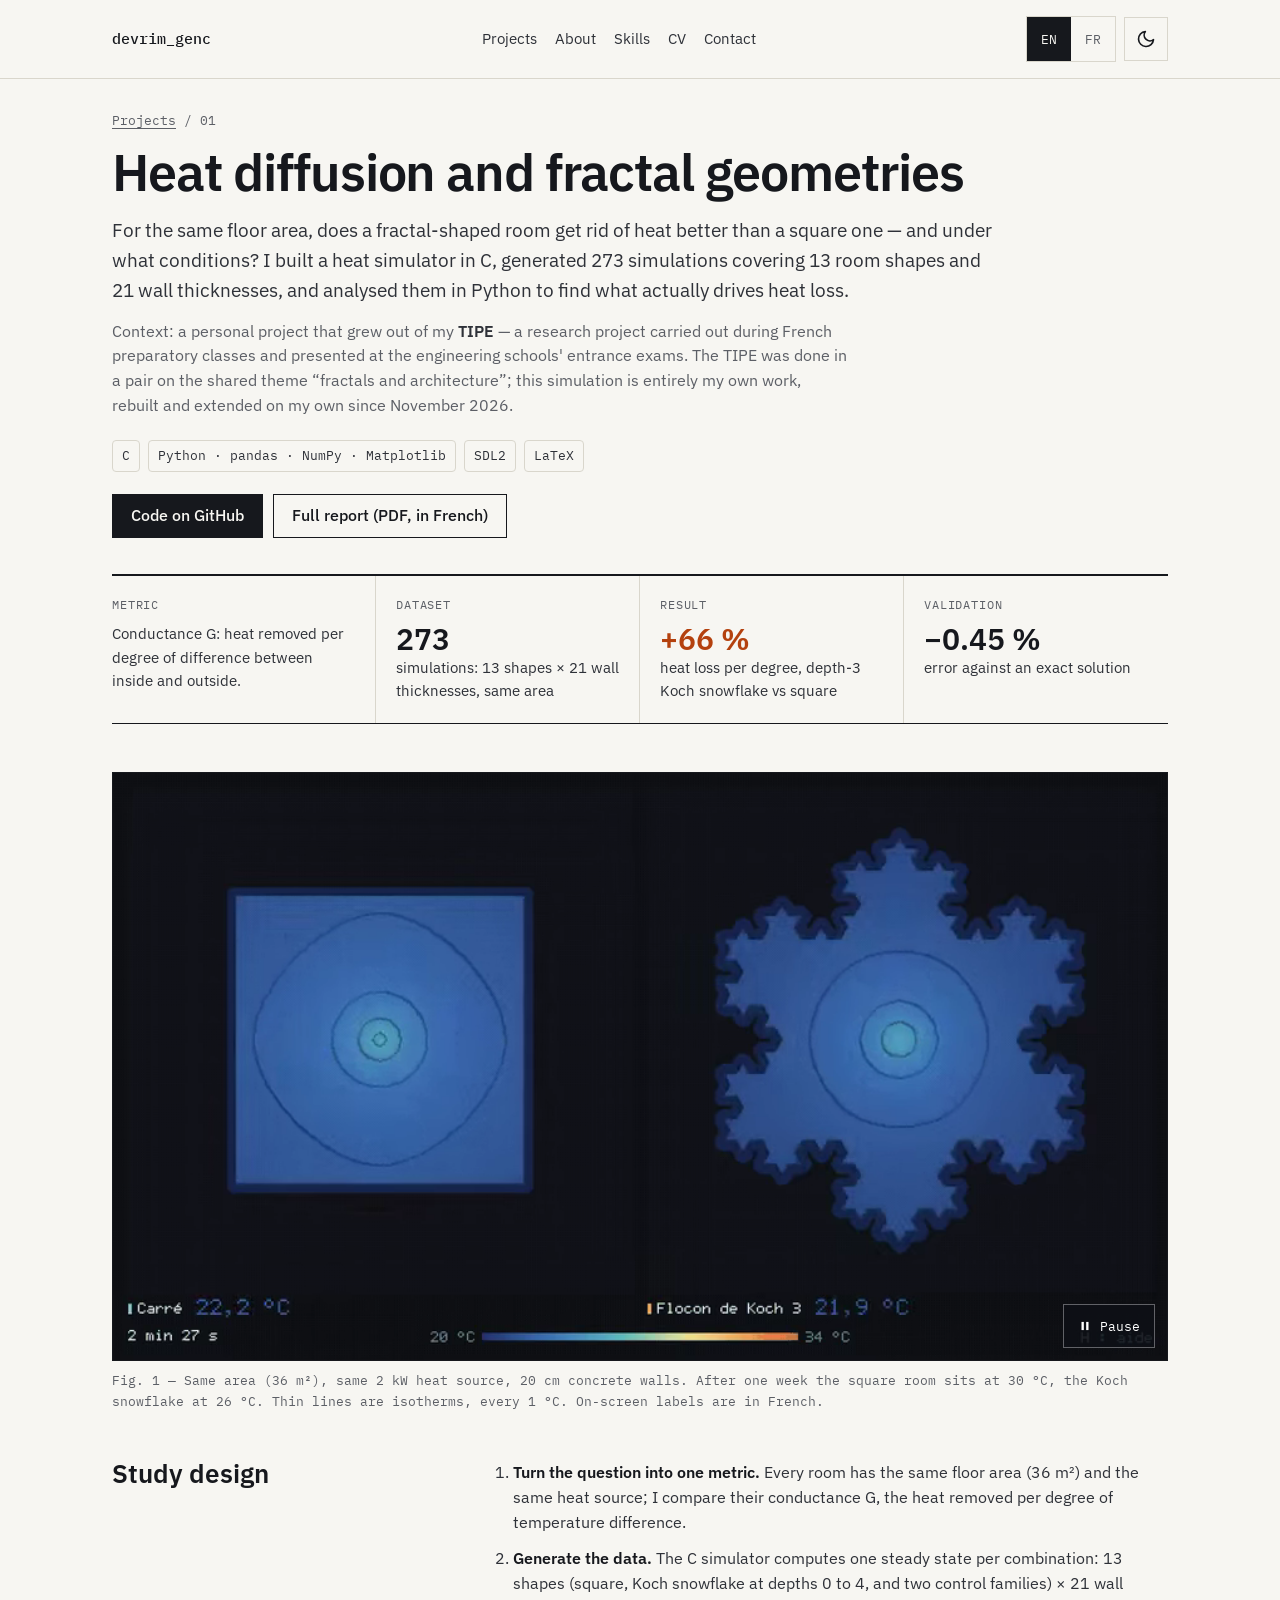
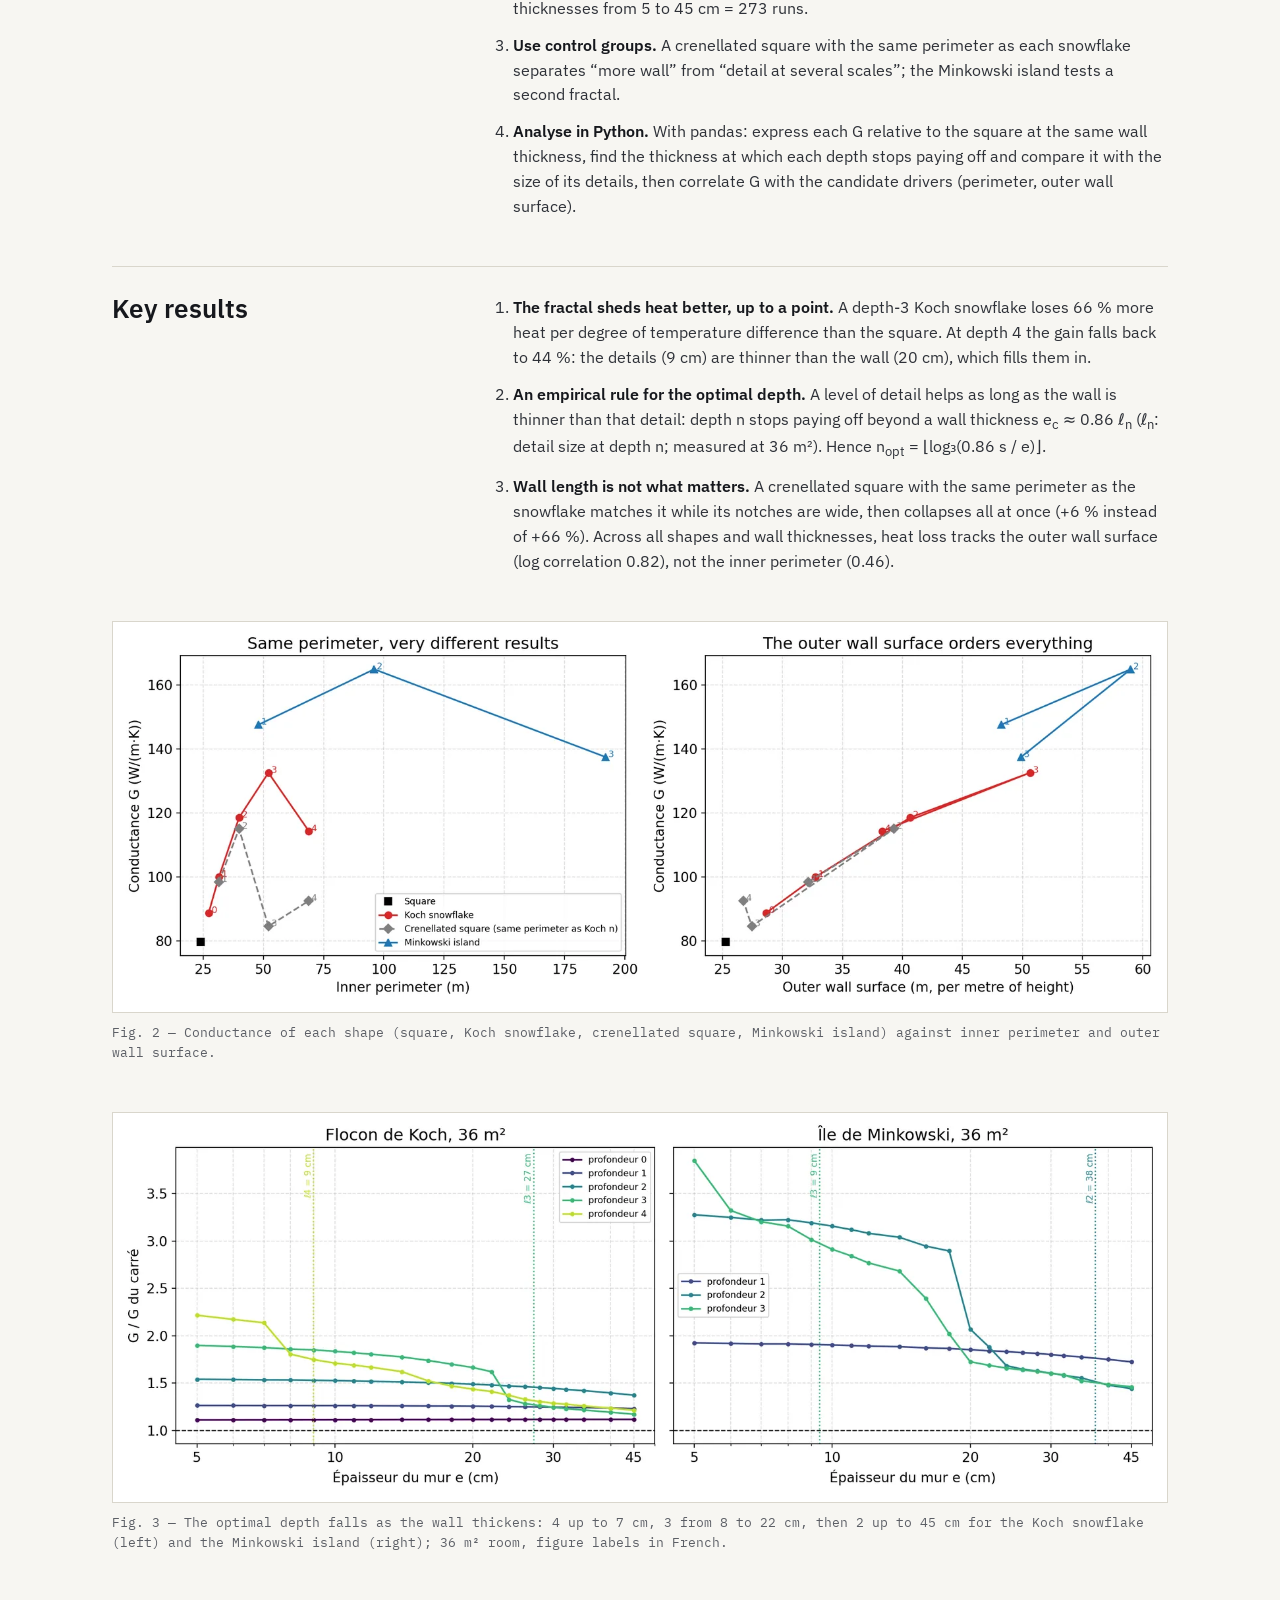
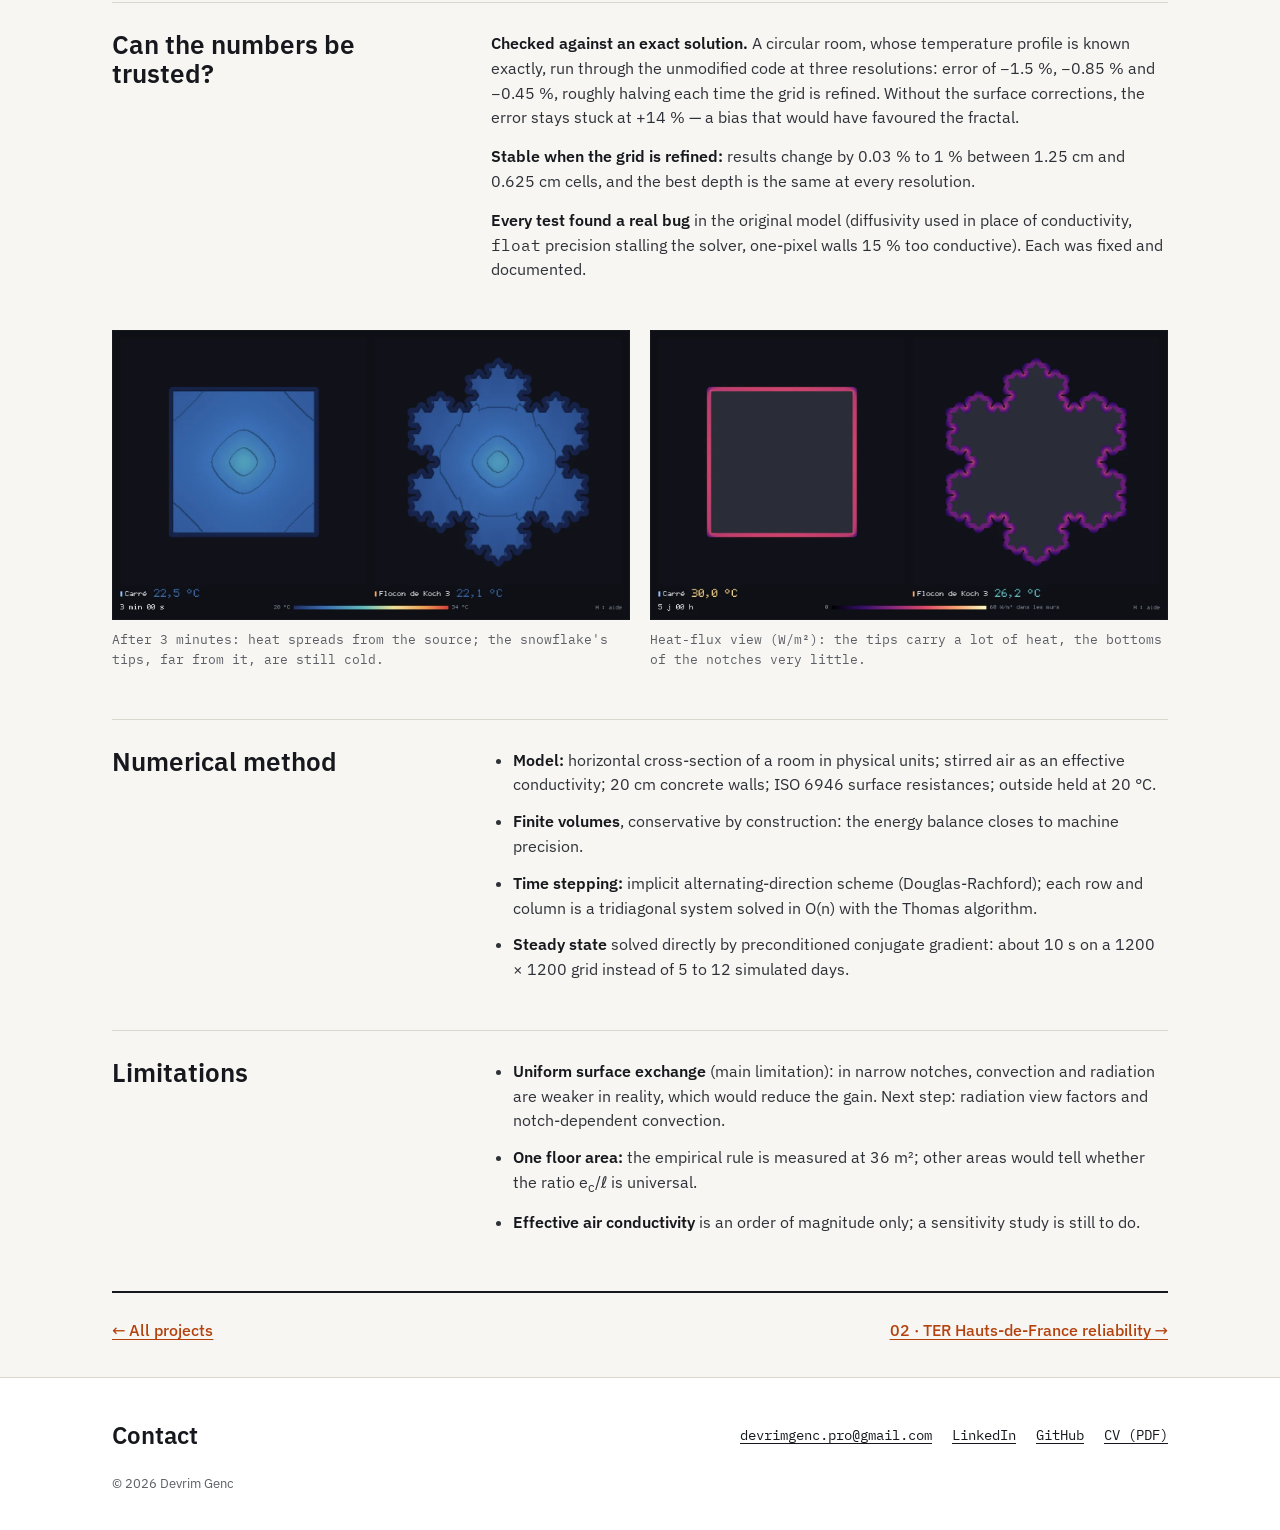
==== commit e6f06235: "Lead the heat page with the data analysis, trim SOV2242, add social preview - Heat diffusion: study " ====
--- a/projects/heat-diffusion.html
+++ b/projects/heat-diffusion.html
@@ -4,8 +4,19 @@
 <meta charset="utf-8">
 <meta name="viewport" content="width=device-width, initial-scale=1">
 <title>Heat diffusion and fractal geometries — Devrim Genc</title>
-<meta name="description" data-i18n="content" data-content-en="C simulation of the heat equation comparing a square room with Koch snowflake rooms of equal area: +66&nbsp;% heat loss per degree at depth 3, and an empirical rule for the optimal depth." data-content-fr="Simulation en C de l'équation de la chaleur comparant une pièce carrée à des pièces en flocon de Koch de même aire&nbsp;: +66&nbsp;% de chaleur évacuée par degré à la profondeur 3, et une règle empirique de la profondeur optimale." content="C simulation of the heat equation comparing a square room with Koch snowflake rooms of equal area: +66&nbsp;% heat loss per degree at depth 3, and an empirical rule for the optimal depth.">
+<meta name="description" data-i18n="content" data-content-en="273 simulations from a C heat simulator, analysed in Python: a Koch snowflake room removes 66&nbsp;% more heat per degree than a square room of equal area, up to an optimal depth." data-content-fr="273 simulations issues d'un simulateur thermique en C, analysées en Python : une pièce en flocon de Koch évacue 66&nbsp;% de chaleur en plus par degré qu'une pièce carrée de même aire, jusqu'à une profondeur optimale." content="273 simulations from a C heat simulator, analysed in Python: a Koch snowflake room removes 66&nbsp;% more heat per degree than a square room of equal area, up to an optimal depth.">
 <meta name="theme-color" content="#F7F6F2">
+<meta property="og:type" content="website">
+<meta property="og:site_name" content="Devrim Genc">
+<meta property="og:title" content="Heat diffusion and fractal geometries — Devrim Genc">
+<meta property="og:description" content="273 simulations from a C heat simulator, analysed in Python: +66 % heat loss per degree for a Koch snowflake room vs a square room.">
+<meta property="og:url" content="https://devgnc.github.io/projects/heat-diffusion.html">
+<meta property="og:image" content="https://devgnc.github.io/assets/img/og.jpg">
+<meta property="og:image:width" content="1200">
+<meta property="og:image:height" content="630">
+<meta property="og:image:alt" content="Devrim Genc — data portfolio">
+<meta name="twitter:card" content="summary_large_image">
+<link rel="canonical" href="https://devgnc.github.io/projects/heat-diffusion.html">
 <link rel="icon" href="../assets/img/favicon.svg" type="image/svg+xml">
 <link rel="preload" href="../assets/fonts/ibm-plex-sans-latin-400-normal.woff2" as="font" type="font/woff2" crossorigin>
 <script>
@@ -53,11 +64,13 @@
   <div class="wrap">
     <p class="crumbs"><a href="../#projects"><span data-lang="en">Projects</span><span data-lang="fr">Projets</span></a> / 01</p>
     <h1 class="page-title"><span data-lang="en">Heat diffusion and fractal geometries</span><span data-lang="fr">Diffusion thermique et géométries fractales</span></h1>
-    <p class="page-lead" data-lang="en">A personal research project that grew out of my <strong>TIPE</strong> — a research project carried out during French preparatory classes and presented at the engineering schools' entrance exams. The TIPE was done in a pair on the shared theme “fractals and architecture”; this simulation is entirely my own work, and I have rebuilt and extended it on my own since November 2026.</p>
-    <p class="page-lead" data-lang="fr">Un projet de recherche personnel né de mon <strong>TIPE</strong> (travail d'initiative personnelle encadré), mené en classe préparatoire et présenté aux concours des écoles d'ingénieurs. Le TIPE était fait en binôme sur le thème commun « fractales et architecture »&nbsp;; cette simulation est entièrement mon travail, et je l'ai reprise et étendue seul depuis novembre 2026.</p>
+    <p class="page-lead" data-lang="en">For the same floor area, does a fractal-shaped room get rid of heat better than a square one — and under what conditions? I built a heat simulator in C, generated 273 simulations covering 13 room shapes and 21 wall thicknesses, and analysed them in Python to find what actually drives heat loss.</p>
+    <p class="page-lead" data-lang="fr">À aire égale, une pièce en forme de fractale évacue-t-elle mieux la chaleur qu'une pièce carrée — et à quelles conditions&nbsp;? J'ai écrit un simulateur thermique en C, produit 273 simulations couvrant 13 formes de pièce et 21 épaisseurs de mur, puis je les ai analysées en Python pour trouver ce qui détermine vraiment la chaleur évacuée.</p>
+    <p class="page-lead page-context" data-lang="en">Context: a personal project that grew out of my <strong>TIPE</strong> — a research project carried out during French preparatory classes and presented at the engineering schools' entrance exams. The TIPE was done in a pair on the shared theme “fractals and architecture”; this simulation is entirely my own work, rebuilt and extended on my own since November 2026.</p>
+    <p class="page-lead page-context" data-lang="fr">Contexte&nbsp;: un projet personnel né de mon <strong>TIPE</strong> (travail d'initiative personnelle encadré), mené en classe préparatoire et présenté aux concours des écoles d'ingénieurs. Le TIPE était fait en binôme sur le thème commun « fractales et architecture »&nbsp;; cette simulation est entièrement mon travail, reprise et étendue seul depuis novembre 2026.</p>
 
     <div class="page-links">
-      <ul class="tags" aria-label="Stack"><li>C</li><li>SDL2</li><li>Python · NumPy · pandas · Matplotlib</li><li>LaTeX</li></ul>
+      <ul class="tags" aria-label="Stack"><li>C</li><li>Python · pandas · NumPy · Matplotlib</li><li>SDL2</li><li>LaTeX</li></ul>
     </div>
     <div class="page-links">
       <a class="btn btn--primary" href="https://github.com/devGnc/fractal-heat-diffusion"><span data-lang="en">Code on GitHub</span><span data-lang="fr">Code sur GitHub</span></a>
@@ -65,10 +78,10 @@
     </div>
 
     <section class="summary" aria-label="Summary" data-i18n="aria-label" data-aria-label-en="Summary" data-aria-label-fr="En bref">
-      <div><span class="label">Question</span><p class="sub" data-lang="en">Same floor area: does a fractal-shaped room shed heat better than a square one?</p><p class="sub" data-lang="fr">À aire égale, une pièce fractale évacue-t-elle mieux la chaleur qu'une pièce carrée&nbsp;?</p></div>
-      <div><span class="label"><span data-lang="en">Method</span><span data-lang="fr">Méthode</span></span><p class="sub" data-lang="en">Finite volumes, implicit ADI scheme with the Thomas algorithm, conjugate gradient; checked against an exact solution.</p><p class="sub" data-lang="fr">Volumes finis, schéma implicite ADI avec l'algorithme de Thomas, gradient conjugué&nbsp;; validé sur une solution exacte.</p></div>
+      <div><span class="label"><span data-lang="en">Metric</span><span data-lang="fr">Indicateur</span></span><p class="sub" data-lang="en">Conductance G: heat removed per degree of difference between inside and outside.</p><p class="sub" data-lang="fr">Conductance G&nbsp;: chaleur évacuée par degré d'écart entre l'intérieur et l'extérieur.</p></div>
+      <div><span class="label"><span data-lang="en">Dataset</span><span data-lang="fr">Données</span></span><span class="big big--plain">273</span><p class="sub" data-lang="en">simulations: 13 shapes × 21 wall thicknesses, same area</p><p class="sub" data-lang="fr">simulations&nbsp;: 13 formes × 21 épaisseurs de mur, même aire</p></div>
       <div><span class="label"><span data-lang="en">Result</span><span data-lang="fr">Résultat</span></span><span class="big">+66&nbsp;%</span><p class="sub" data-lang="en">heat loss per degree, depth-3 Koch snowflake vs square</p><p class="sub" data-lang="fr">de chaleur évacuée par degré, flocon de Koch de profondeur 3 face au carré</p></div>
-      <div><span class="label">Validation</span><span class="big big--plain">−0.45&nbsp;%</span><p class="sub" data-lang="en">error against the exact solution on 1.25 cm cells</p><p class="sub" data-lang="fr">d'erreur face à la solution exacte, mailles de 1,25 cm</p></div>
+      <div><span class="label">Validation</span><span class="big big--plain">−0.45&nbsp;%</span><p class="sub" data-lang="en">error against an exact solution</p><p class="sub" data-lang="fr">d'erreur face à une solution exacte</p></div>
     </section>
 
     <figure class="block">
@@ -90,7 +103,21 @@
       </figcaption>
     </figure>
 
-    <section class="block split" aria-labelledby="results-h">
+    <section class="block split" aria-labelledby="design-h">
+      <h2 id="design-h"><span data-lang="en">Study design</span><span data-lang="fr">Démarche</span></h2>
+      <ol class="list">
+        <li data-lang="en"><strong>Turn the question into one metric.</strong> Every room has the same floor area (36 m²) and the same heat source; I compare their conductance G, the heat removed per degree of temperature difference.</li>
+        <li data-lang="fr"><strong>Traduire la question en un indicateur.</strong> Chaque pièce a la même aire (36 m²) et la même source de chaleur&nbsp;; je compare leur conductance G, la chaleur évacuée par degré d'écart de température.</li>
+        <li data-lang="en"><strong>Generate the data.</strong> The C simulator computes one steady state per combination: 13 shapes (square, Koch snowflake at depths 0 to 4, and two control families) × 21 wall thicknesses from 5 to 45 cm = 273 runs.</li>
+        <li data-lang="fr"><strong>Produire les données.</strong> Le simulateur en C calcule un régime établi par combinaison&nbsp;: 13 formes (carré, flocon de Koch de profondeur 0 à 4 et deux familles témoins) × 21 épaisseurs de mur de 5 à 45 cm = 273 calculs.</li>
+        <li data-lang="en"><strong>Use control groups.</strong> A crenellated square with the same perimeter as each snowflake separates “more wall” from “detail at several scales”; the Minkowski island tests a second fractal.</li>
+        <li data-lang="fr"><strong>Utiliser des groupes témoins.</strong> Un carré crénelé de même périmètre que chaque flocon sépare l'effet « plus de mur » de l'effet « détails à plusieurs échelles »&nbsp;; l'île de Minkowski teste une seconde fractale.</li>
+        <li data-lang="en"><strong>Analyse in Python.</strong> With pandas: express each G relative to the square at the same wall thickness, find the thickness at which each depth stops paying off and compare it with the size of its details, then correlate G with the candidate drivers (perimeter, outer wall surface).</li>
+        <li data-lang="fr"><strong>Analyser en Python.</strong> Avec pandas&nbsp;: rapporter chaque G à celui du carré de même épaisseur, trouver l'épaisseur à partir de laquelle chaque profondeur cesse d'être utile et la comparer à la taille de ses détails, puis corréler G avec les facteurs candidats (périmètre, surface extérieure du mur).</li>
+      </ol>
+    </section>
+
+    <section class="block block-rule split" aria-labelledby="results-h">
       <h2 id="results-h"><span data-lang="en">Key results</span><span data-lang="fr">Résultats</span></h2>
       <ol class="list">
         <li data-lang="en"><strong>The fractal sheds heat better, up to a point.</strong> A depth-3 Koch snowflake loses 66&nbsp;% more heat per degree of temperature difference than the square. At depth 4 the gain falls back to 44&nbsp;%: the details (9 cm) are thinner than the wall (20 cm), which fills them in.</li>
@@ -113,36 +140,20 @@
     <figure class="block">
       <img class="plot" src="../assets/img/loi_epaisseur.webp" width="1600" height="591" loading="lazy" decoding="async" data-i18n="alt" alt="Conductance relative to the square as a function of wall thickness, one curve per depth; each curve drops just before the wall reaches the size of its details" data-alt-en="Conductance relative to the square as a function of wall thickness, one curve per depth; each curve drops just before the wall reaches the size of its details" data-alt-fr="Conductance relative au carré en fonction de l'épaisseur du mur, une courbe par profondeur&nbsp;; chaque courbe chute peu avant que le mur atteigne la taille de ses détails">
       <figcaption>
-        <span data-lang="en">Fig. 3 — The optimal depth falls as the wall thickens: 4 up to 7 cm, 3 from 8 to 22 cm, then 2 up to 45 cm (36 m² room; figure labels in French).</span>
-        <span data-lang="fr">Fig. 3 — La profondeur optimale baisse quand le mur s'épaissit&nbsp;: 4 jusqu'à 7 cm, 3 de 8 à 22 cm, puis 2 jusqu'à 45 cm (pièce de 36 m²).</span>
+        <span data-lang="en">Fig. 3 — The optimal depth falls as the wall thickens: 4 up to 7 cm, 3 from 8 to 22 cm, then 2 up to 45 cm for the Koch snowflake (left) and the Minkowski island (right); 36 m² room, figure labels in French.</span>
+        <span data-lang="fr">Fig. 3 — La profondeur optimale baisse quand le mur s'épaissit&nbsp;: 4 jusqu'à 7 cm, 3 de 8 à 22 cm, puis 2 jusqu'à 45 cm, pour le flocon de Koch (à gauche) et l'île de Minkowski (à droite)&nbsp;; pièce de 36 m².</span>
       </figcaption>
     </figure>
 
-    <section class="block block-rule split" aria-labelledby="method-h">
-      <h2 id="method-h"><span data-lang="en">Method</span><span data-lang="fr">Méthode</span></h2>
-      <ul class="list">
-        <li data-lang="en"><strong>Model.</strong> Horizontal cross-section of a room in physical units: air stirred by convection, modelled as an effective conductivity; 20 cm concrete walls; surface resistances from ISO 6946; outside held at 20 °C.</li>
-        <li data-lang="fr"><strong>Modèle.</strong> Coupe horizontale d'une pièce en unités physiques&nbsp;: air brassé représenté par une conductivité effective&nbsp;; murs en béton de 20 cm&nbsp;; résistances superficielles de la norme ISO 6946&nbsp;; extérieur à 20 °C.</li>
-        <li data-lang="en"><strong>Finite volumes</strong>, conservative by construction: the energy balance closes to machine precision.</li>
-        <li data-lang="fr"><strong>Volumes finis</strong>, conservatifs par construction&nbsp;: le bilan d'énergie boucle à la précision machine.</li>
-        <li data-lang="en"><strong>Time stepping:</strong> Douglas-Rachford alternating-direction implicit scheme. Each row and column is a tridiagonal system solved in O(n) with the Thomas algorithm; unconditionally stable, where an explicit scheme would need Δt ≈ 0.004 s.</li>
-        <li data-lang="fr"><strong>Pas de temps&nbsp;:</strong> schéma implicite par directions alternées (Douglas-Rachford). Chaque ligne et colonne est un système tridiagonal résolu en O(n) par l'algorithme de Thomas&nbsp;; stable pour tout pas de temps, là où un schéma explicite imposerait Δt ≈ 0,004 s.</li>
-        <li data-lang="en"><strong>Steady state</strong> solved directly by diagonally preconditioned conjugate gradient: about 10 s on a 1200 × 1200 grid instead of 5 to 12 simulated days.</li>
-        <li data-lang="fr"><strong>Régime établi</strong> résolu directement par gradient conjugué préconditionné par la diagonale&nbsp;: une dizaine de secondes sur une grille de 1200 × 1200, au lieu de 5 à 12 jours simulés.</li>
-        <li data-lang="en"><strong>Parametric sweep</strong> in Python: 21 wall thicknesses (5 to 45 cm) and two control shape families to separate the effect of the fractal from the effect of wall length.</li>
-        <li data-lang="fr"><strong>Balayage paramétrique</strong> en Python&nbsp;: 21 épaisseurs de mur (5 à 45 cm) et deux familles de formes témoins pour séparer l'effet de la fractale de celui de la longueur du mur.</li>
-      </ul>
-    </section>
-
     <section class="block block-rule split" aria-labelledby="valid-h">
-      <h2 id="valid-h">Validation</h2>
+      <h2 id="valid-h"><span data-lang="en">Can the numbers be trusted?</span><span data-lang="fr">Peut-on se fier aux chiffres&nbsp;?</span></h2>
       <div class="prose">
-        <p data-lang="en"><strong>Exact solution.</strong> A circular room, whose temperature profile is known in closed form, run through the unmodified simulation code at three resolutions: error on the conductance of −1.5&nbsp;%, −0.85&nbsp;% and −0.45&nbsp;% (first-order convergence). Without the surface corrections, the error stays stuck at +14&nbsp;% at every resolution — a bias that would have favoured the fractal.</p>
-        <p data-lang="fr"><strong>Solution exacte.</strong> Une pièce circulaire, dont le profil de température est connu exactement, simulée avec le code inchangé à trois résolutions&nbsp;: erreur sur la conductance de −1,5&nbsp;%, −0,85&nbsp;% et −0,45&nbsp;% (convergence d'ordre 1). Sans les corrections de surface, l'erreur reste bloquée à +14&nbsp;% à toutes les résolutions — un biais qui aurait favorisé la fractale.</p>
-        <p data-lang="en"><strong>Grid convergence</strong> on the real shapes: the conductance changes by 0.03&nbsp;% (Koch 0) to 1&nbsp;% (Koch 4) between 1.25 cm and 0.625 cm cells.</p>
-        <p data-lang="fr"><strong>Convergence en maillage</strong> sur les vraies formes&nbsp;: la conductance ne varie plus que de 0,03&nbsp;% (Koch 0) à 1&nbsp;% (Koch 4) entre des mailles de 1,25 cm et de 0,625 cm.</p>
-        <p data-lang="en">Each test exposed a real defect in the original model (diffusivity used in place of conductivity, <code>float</code> precision stalling the solver, one-pixel walls 15&nbsp;% too conductive), each fixed and documented.</p>
-        <p data-lang="fr">Chaque test a révélé un vrai défaut du modèle d'origine (diffusivité utilisée à la place de la conductivité, précision <code>float</code> qui figeait le calcul, murs d'un pixel 15&nbsp;% trop conducteurs), chacun corrigé et documenté.</p>
+        <p data-lang="en"><strong>Checked against an exact solution.</strong> A circular room, whose temperature profile is known exactly, run through the unmodified code at three resolutions: error of −1.5&nbsp;%, −0.85&nbsp;% and −0.45&nbsp;%, roughly halving each time the grid is refined. Without the surface corrections, the error stays stuck at +14&nbsp;% — a bias that would have favoured the fractal.</p>
+        <p data-lang="fr"><strong>Comparé à une solution exacte.</strong> Une pièce circulaire, dont le profil de température est connu exactement, simulée avec le code inchangé à trois résolutions&nbsp;: erreur de −1,5&nbsp;%, −0,85&nbsp;% et −0,45&nbsp;%, à peu près divisée par deux à chaque raffinement. Sans les corrections de surface, l'erreur reste bloquée à +14&nbsp;% — un biais qui aurait favorisé la fractale.</p>
+        <p data-lang="en"><strong>Stable when the grid is refined:</strong> results change by 0.03&nbsp;% to 1&nbsp;% between 1.25 cm and 0.625 cm cells, and the best depth is the same at every resolution.</p>
+        <p data-lang="fr"><strong>Stable quand on affine le maillage&nbsp;:</strong> les résultats varient de 0,03&nbsp;% à 1&nbsp;% entre des mailles de 1,25 cm et de 0,625 cm, et la meilleure profondeur est la même à toutes les résolutions.</p>
+        <p data-lang="en"><strong>Every test found a real bug</strong> in the original model (diffusivity used in place of conductivity, <code>float</code> precision stalling the solver, one-pixel walls 15&nbsp;% too conductive). Each was fixed and documented.</p>
+        <p data-lang="fr"><strong>Chaque test a révélé un vrai défaut</strong> du modèle d'origine (diffusivité utilisée à la place de la conductivité, précision <code>float</code> qui figeait le calcul, murs d'un pixel 15&nbsp;% trop conducteurs). Chacun a été corrigé et documenté.</p>
       </div>
     </section>
 
@@ -156,6 +167,20 @@
         <figcaption><span data-lang="en">Heat-flux view (W/m²): the tips carry a lot of heat, the bottoms of the notches very little.</span><span data-lang="fr">Vue flux (W/m²)&nbsp;: les pointes évacuent beaucoup, le fond des creux très peu.</span></figcaption>
       </figure>
     </div>
+
+    <section class="block block-rule split" aria-labelledby="method-h">
+      <h2 id="method-h"><span data-lang="en">Numerical method</span><span data-lang="fr">Méthode numérique</span></h2>
+      <ul class="list">
+        <li data-lang="en"><strong>Model:</strong> horizontal cross-section of a room in physical units; stirred air as an effective conductivity; 20 cm concrete walls; ISO 6946 surface resistances; outside held at 20 °C.</li>
+        <li data-lang="fr"><strong>Modèle&nbsp;:</strong> coupe horizontale d'une pièce en unités physiques&nbsp;; air brassé représenté par une conductivité effective&nbsp;; murs en béton de 20 cm&nbsp;; résistances superficielles de la norme ISO 6946&nbsp;; extérieur à 20 °C.</li>
+        <li data-lang="en"><strong>Finite volumes</strong>, conservative by construction: the energy balance closes to machine precision.</li>
+        <li data-lang="fr"><strong>Volumes finis</strong>, conservatifs par construction&nbsp;: le bilan d'énergie boucle à la précision machine.</li>
+        <li data-lang="en"><strong>Time stepping:</strong> implicit alternating-direction scheme (Douglas-Rachford); each row and column is a tridiagonal system solved in O(n) with the Thomas algorithm.</li>
+        <li data-lang="fr"><strong>Pas de temps&nbsp;:</strong> schéma implicite par directions alternées (Douglas-Rachford)&nbsp;; chaque ligne et colonne est un système tridiagonal résolu en O(n) par l'algorithme de Thomas.</li>
+        <li data-lang="en"><strong>Steady state</strong> solved directly by preconditioned conjugate gradient: about 10 s on a 1200 × 1200 grid instead of 5 to 12 simulated days.</li>
+        <li data-lang="fr"><strong>Régime établi</strong> résolu directement par gradient conjugué préconditionné&nbsp;: une dizaine de secondes sur une grille de 1200 × 1200, au lieu de 5 à 12 jours simulés.</li>
+      </ul>
+    </section>
 
     <section class="block block-rule split" aria-labelledby="limits-h">
       <h2 id="limits-h"><span data-lang="en">Limitations</span><span data-lang="fr">Limites</span></h2>
@@ -175,6 +200,7 @@
     </nav>
   </div>
 </main>
+
 
 <footer class="site-footer" id="contact">
   <div class="wrap">
--- a/assets/css/style.css
+++ b/assets/css/style.css
@@ -542,6 +542,8 @@
   max-width: 20em;
 }
 .page-lead { font-size: clamp(1.05rem, 2.2vw, 1.2rem); color: var(--ink-2); max-width: 46em; }
+.page-context { margin-top: 14px; font-size: 1rem; color: var(--muted); }
+.page-context strong { color: var(--ink-2); }
 .page-links { margin-top: 22px; display: flex; flex-wrap: wrap; gap: 10px; align-items: center; }
 
 .summary {
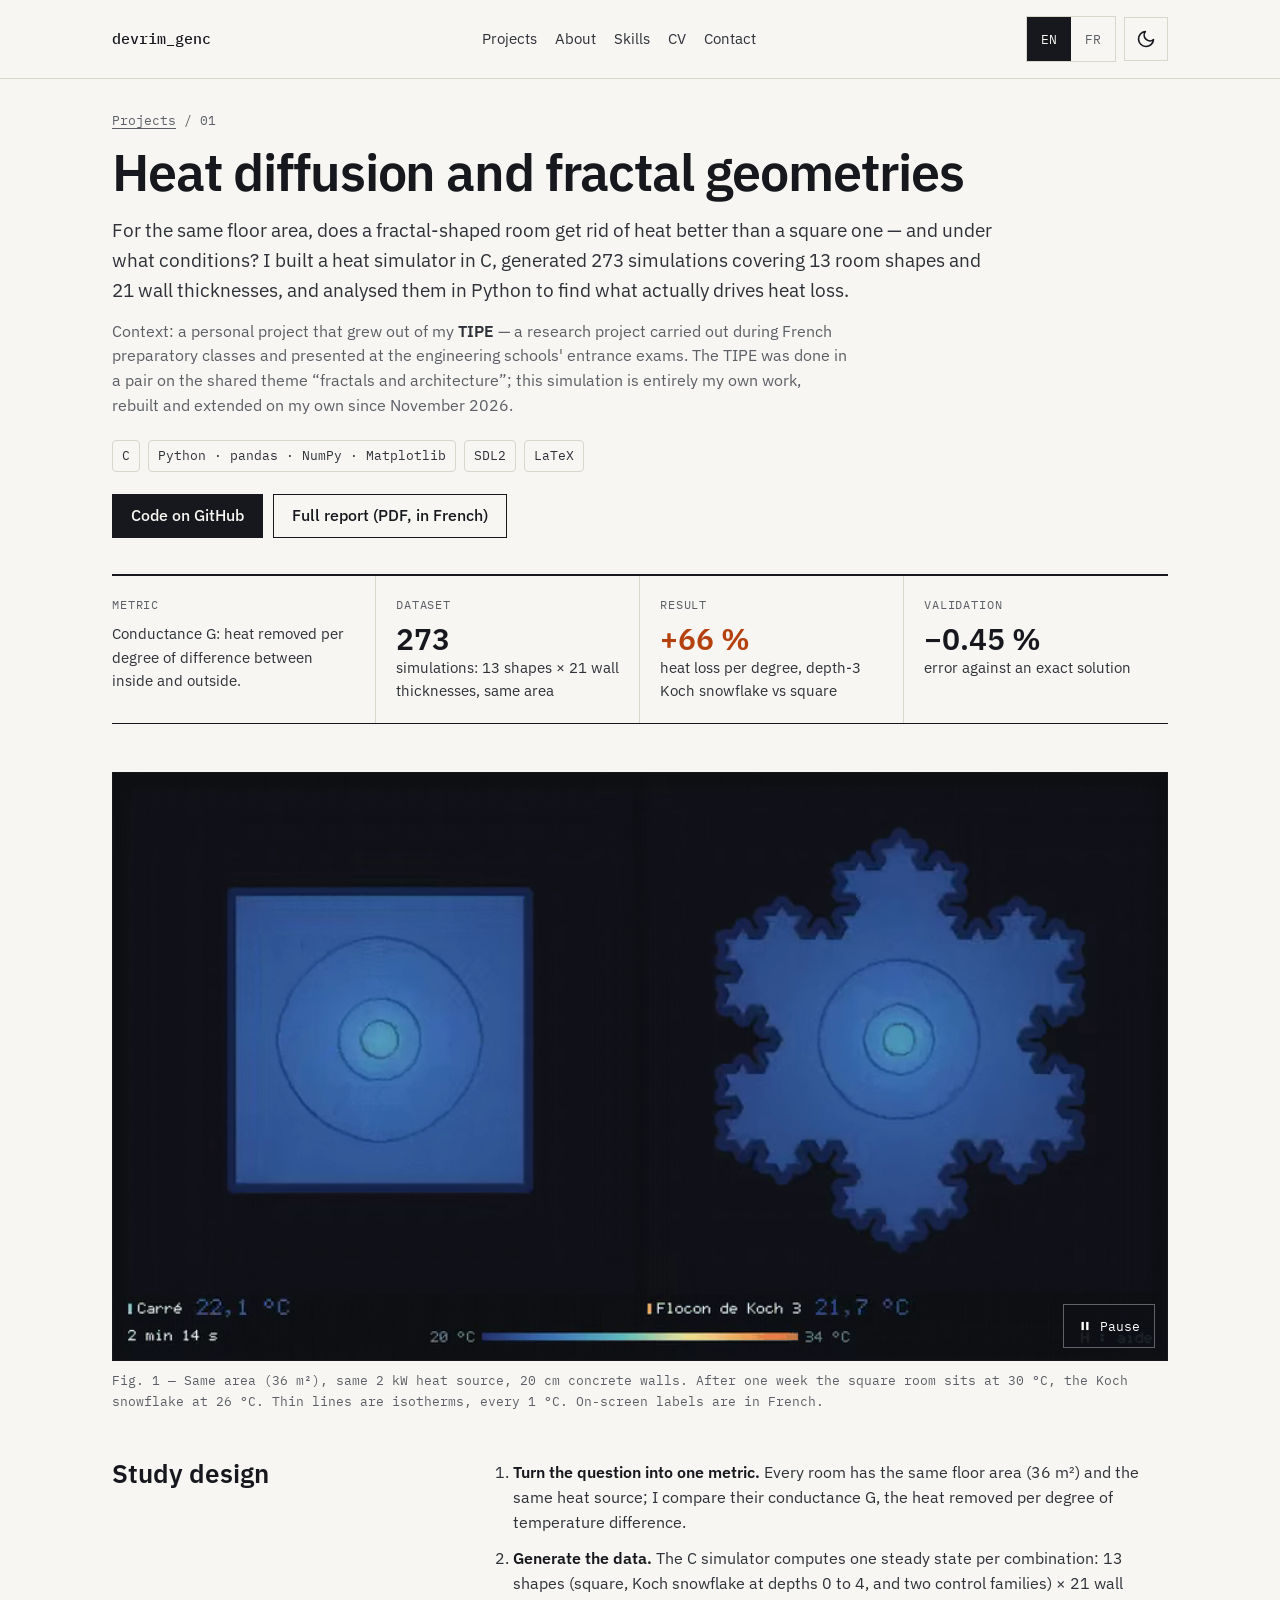
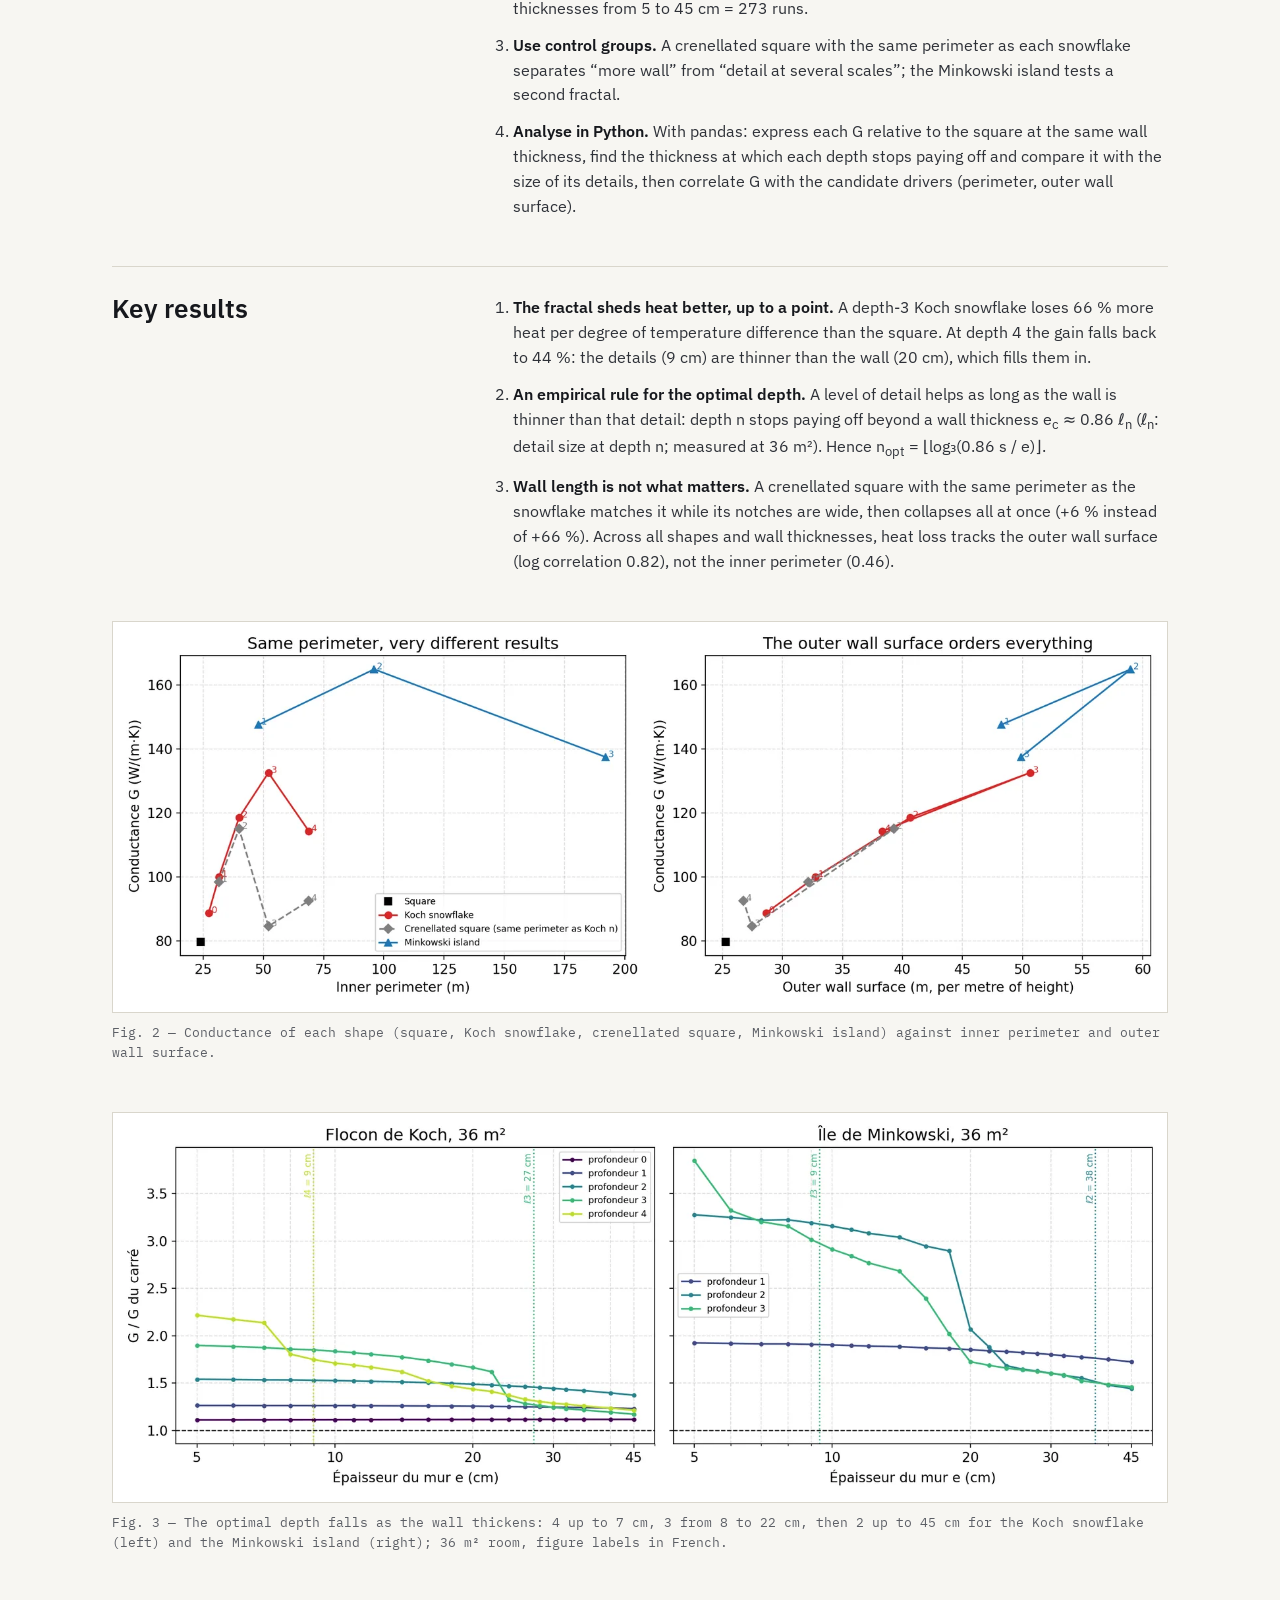
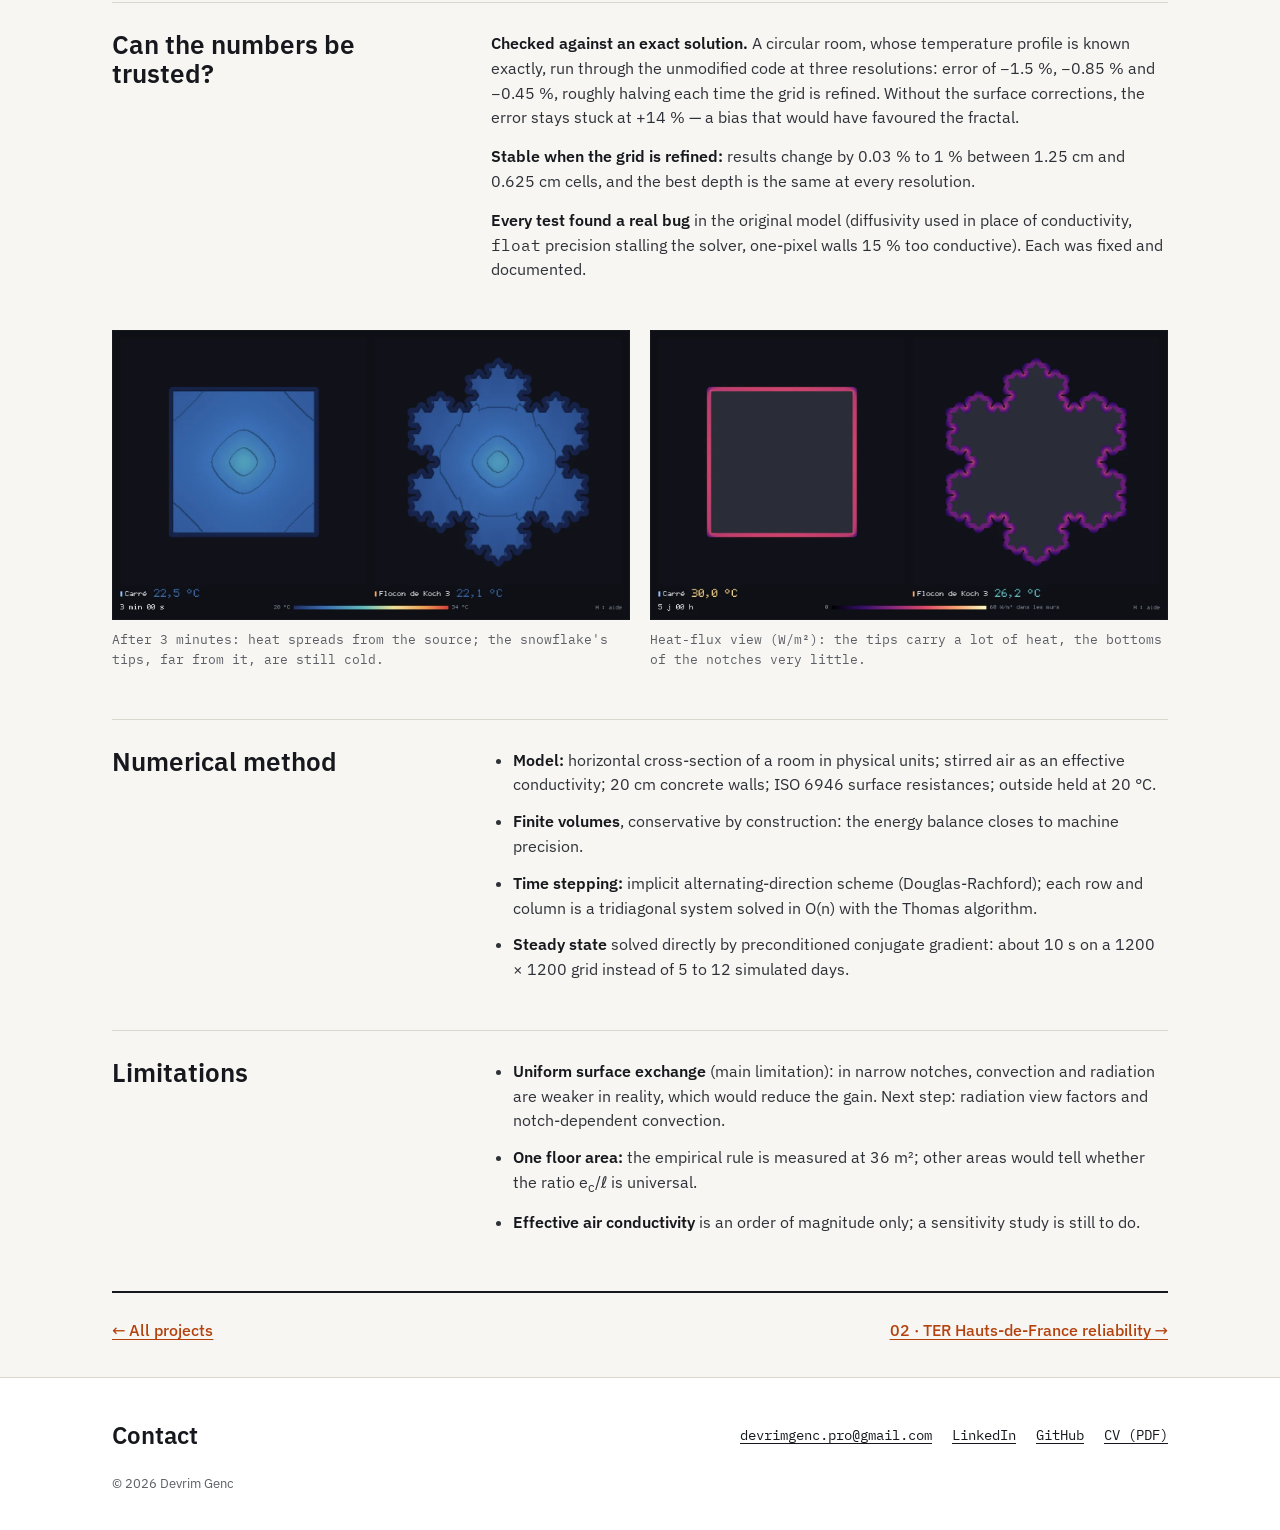
==== commit 83db4072: "Host the heat-diffusion report on the site and link to the PDF directly Co-Authored-By: Claude Opus " ====
--- a/projects/heat-diffusion.html
+++ b/projects/heat-diffusion.html
@@ -74,7 +74,7 @@
     </div>
     <div class="page-links">
       <a class="btn btn--primary" href="https://github.com/devGnc/fractal-heat-diffusion"><span data-lang="en">Code on GitHub</span><span data-lang="fr">Code sur GitHub</span></a>
-      <a class="btn btn--ghost" href="https://github.com/devGnc/fractal-heat-diffusion/blob/main/docs/rapport/rapport.pdf"><span data-lang="en">Full report (PDF, in French)</span><span data-lang="fr">Rapport complet (PDF)</span></a>
+      <a class="btn btn--ghost" href="../assets/docs/rapport-diffusion-thermique.pdf"><span data-lang="en">Full report (PDF, in French)</span><span data-lang="fr">Rapport complet (PDF)</span></a>
     </div>
 
     <section class="summary" aria-label="Summary" data-i18n="aria-label" data-aria-label-en="Summary" data-aria-label-fr="En bref">
